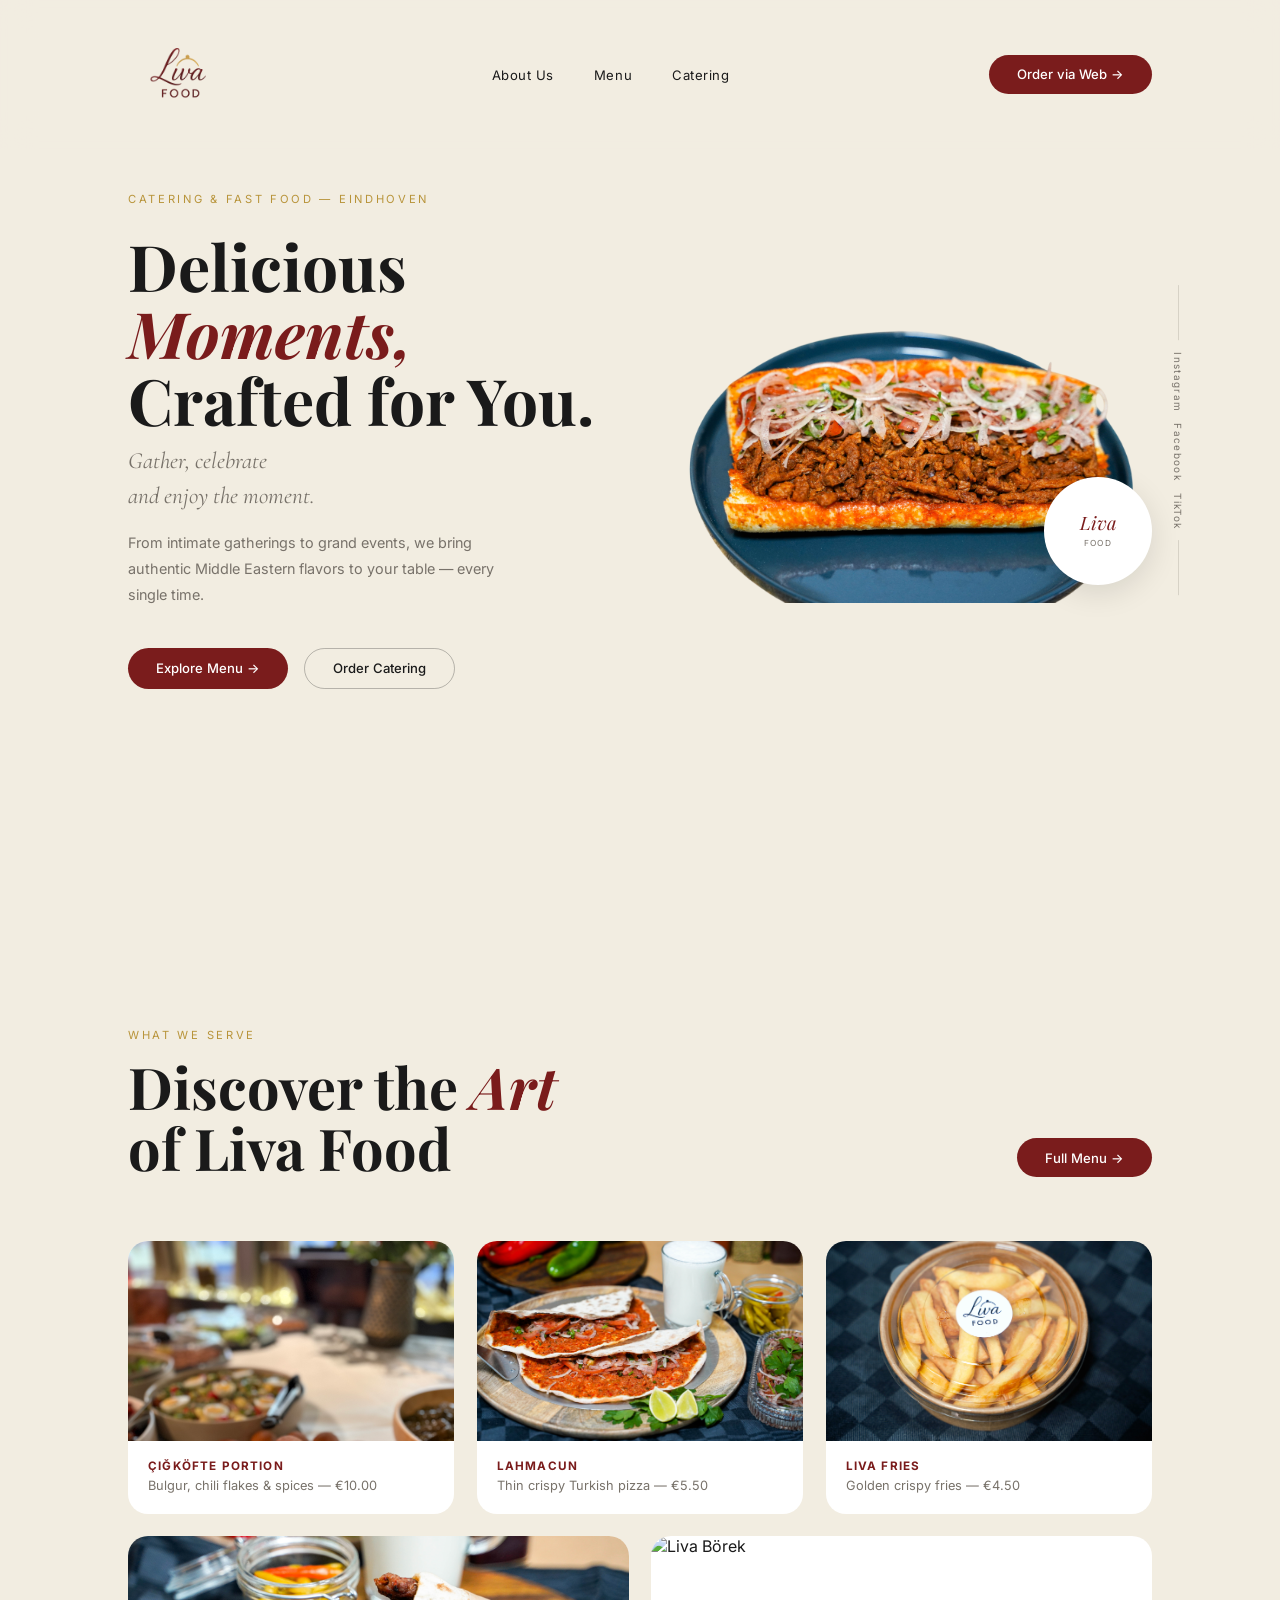
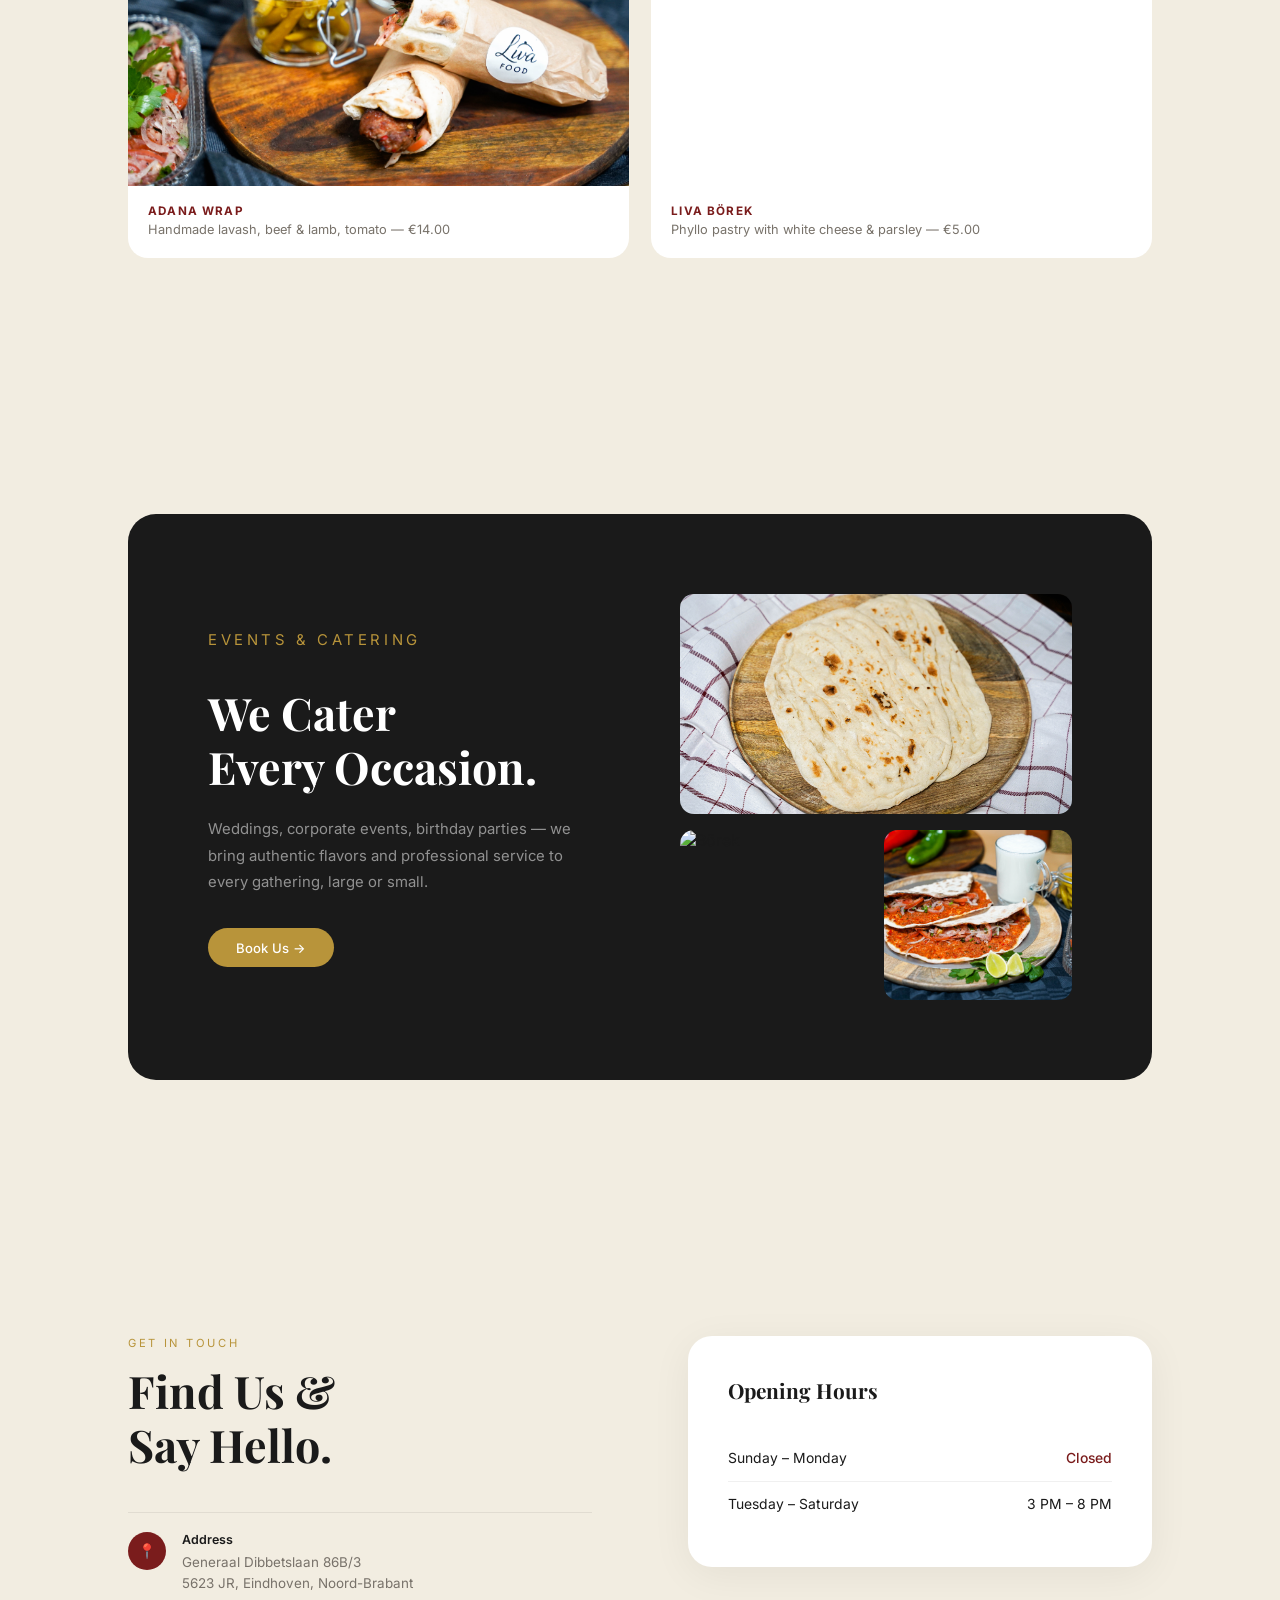
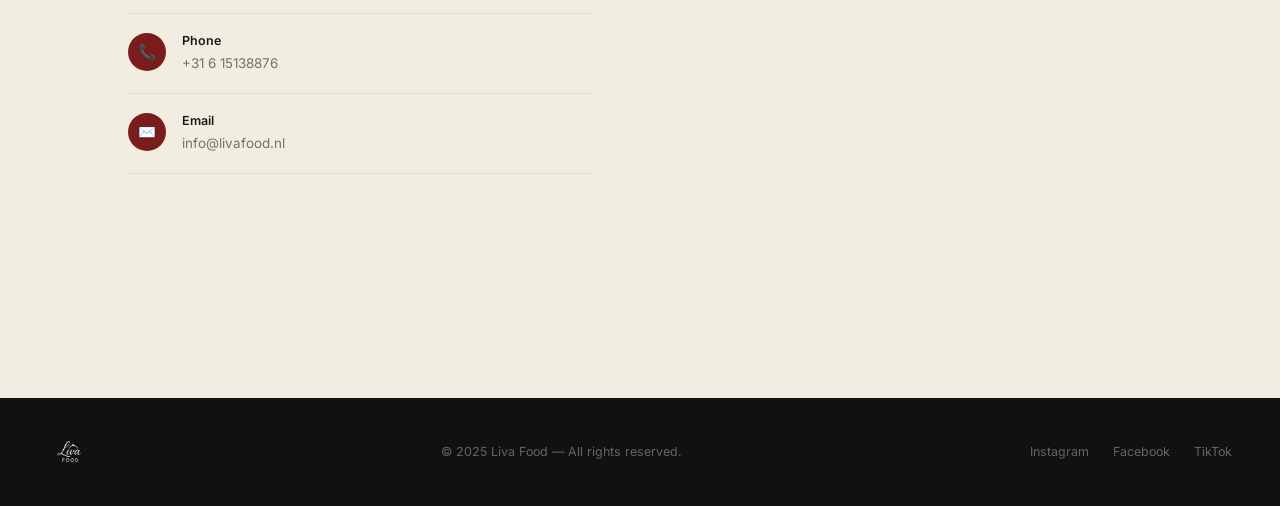
==== index.html @ 1145cfee "Fine tuning the website" ====
<!DOCTYPE html>
<html lang="en">
<head>
  <meta charset="UTF-8" />
  <meta name="viewport" content="width=device-width, initial-scale=1.0" />
  <title>Liva Food</title>
  <link rel="preconnect" href="https://fonts.googleapis.com" />
  <link rel="preconnect" href="https://fonts.gstatic.com" crossorigin />
  <link rel="stylesheet" href="/styles.css" />
  <link href="https://fonts.googleapis.com/css2?family=Playfair+Display:ital,wght@0,400;0,700;0,900;1,400;1,700&family=Inter:wght@300;400;500;600&family=Cormorant+Garamond:ital,wght@1,300;1,400;1,500&display=swap" rel="stylesheet" />

</head>
<body>


<nav>
  <div class="nav-inner">
    <div class="logo-w">
      <img src="/images/logo1.svg" alt="Liva Food" style="height:104px;width:auto;" />
    </div>
    <ul>
      <li><a href="#about">About Us</a></li>
      <li><a href="menu.html">Menu</a></li>
      <li><a href="contact.html">Catering</a></li>
    </ul>
    <a href="https://liva-food-nl.sides-shop.com/articles" target="_blank" class="btn btn-red">Order via Web &rarr;</a>
  </div>
</nav>

<div class="page" id="page">

  <!-- SVG PATH -->
  <svg id="path-canvas" xmlns="http://www.w3.org/2000/svg" aria-hidden="true"></svg>

  <section id="hero">
    <div class="hero-inner">
      <div>
        <p class="hero-eyebrow">Catering &amp; Fast Food &mdash; Eindhoven</p>
        <h1 class="hero-h1">Delicious<br><em>Moments,</em><br>Crafted for You.</h1>
        <p class="hero-tagline">Gather, celebrate<br>and enjoy the moment.</p>
        <p class="hero-sub">From intimate gatherings to grand events, we bring authentic Middle Eastern flavors to your table — every single time.</p>
        <div class="hero-btns">
          <a href="menu.html" class="btn btn-red">Explore Menu &rarr;</a>
          <a href="contact.html" class="btn btn-outline">Order Catering</a>
        </div>
      </div>

      <div class="hero-right">
        <div class="hero-blob">
          <img src="/images/wetransfer_dsc05024-jpg_2025-10-02_0805/Tantuni3-Photoroom.png" alt="Liva Food" />
        </div>
        <div class="hero-badge">
          <span class="hero-badge-s">Liva</span>
          <span class="hero-badge-l">Food</span>
        </div>
        <div class="social-side">
          <div class="sl"></div>
          <a href="#">Instagram</a>
          <a href="#">Facebook</a>
          <a href="#">TikTok</a>
          <div class="sl"></div>
        </div>
      </div>
    </div>
  </section>


  <!-- ── MENU ─────────────────────────────── -->
  <section id="menu">
    <div class="c">
      <div class="menu-top">
        <div>
          <p class="eyebrow">What We Serve</p>
          <h2 class="big-title">Discover the <em>Art</em><br>of Liva Food</h2>
        </div>
        <a href="menu.html" class="btn btn-red">Full Menu &rarr;</a>
      </div>
      <div class="menu-row1">
        <div class="mcard">
          <img src="/images/Lev Group Photo/iclikofte.jpeg" alt="Çiğköfte Portion" style="object-position:center top;" />
          <div class="mcard-info"><h3>Çiğköfte Portion</h3><p>Bulgur, chili flakes &amp; spices — €10.00</p></div>
        </div>
        <div class="mcard">
          <img src="images/wetransfer_dsc05024-jpg_2025-10-02_0805/Lahmacun5.jpg" alt="Lahmacun" />
          <div class="mcard-info"><h3>Lahmacun</h3><p>Thin crispy Turkish pizza — €5.50</p></div>
        </div>
        <div class="mcard">
          <img src="images/wetransfer_dsc05024-jpg_2025-10-02_0805/Fries1.jpg" alt="Liva Fries" />
          <div class="mcard-info"><h3>Liva Fries</h3><p>Golden crispy fries — €4.50</p></div>
        </div>
      </div>
      <div class="menu-row2">
        <div class="mcard">
          <img src="images/wetransfer_dsc05024-jpg_2025-10-02_0805/Adana Lavash1.jpg" alt="Adana Wrap" />
          <div class="mcard-info"><h3>Adana Wrap</h3><p>Handmade lavash, beef &amp; lamb, tomato — €14.00</p></div>
        </div>
        <div class="mcard">
          <img src="images/wetransfer_dsc05024-jpg_2025-10-02_0805/Borek with Feta2.jpg" alt="Liva Börek" />
          <div class="mcard-info"><h3>Liva Börek</h3><p>Phyllo pastry with white cheese &amp; parsley — €5.00</p></div>
        </div>
      </div>
    </div>
  </section>


  <!-- ── CATERING ──────────────────────────── -->
  <section id="catering">
    <div class="c">
      <div class="catering-card">
        <div class="cat-text">
          <p class="eyebrow">Events &amp; Catering</p>
          <h2>We Cater<br>Every Occasion.</h2>
          <p>Weddings, corporate events, birthday parties — we bring authentic flavors and professional service to every gathering, large or small.</p>
          <a href="contact.html" class="btn btn-gold">Book Us &rarr;</a>
        </div>
        <div class="cat-photos">
          <img class="wide" src="images/wetransfer_dsc05024-jpg_2025-10-02_0805/Adana Lavash Wrap1.jpg" alt="Catering event" />
          <img src="images/wetransfer_dsc05024-jpg_2025-10-02_0805/Borek with Feta2.jpg" alt="Börek" />
          <img src="images/wetransfer_dsc05024-jpg_2025-10-02_0805/Lahmacun5.jpg" alt="Lahmacun" />
        </div>
      </div>
    </div>
  </section>

  <!-- ── CONTACT ──────────────────────────── -->
  <section id="contact">
    <div class="c">
      <div class="contact-inner">
        <div>
          <p class="eyebrow">Get In Touch</p>
          <h2 class="contact-h2">Find Us &amp;<br>Say Hello.</h2>
          <div class="crow">
            <div class="cicon">📍</div>
            <div><strong>Address</strong><p>Generaal Dibbetslaan 86B/3<br>5623 JR, Eindhoven, Noord-Brabant</p></div>
          </div>
          <div class="crow">
            <div class="cicon">📞</div>
            <div><strong>Phone</strong><p>+31 6 15138876</p></div>
          </div>
          <div class="crow">
            <div class="cicon">✉️</div>
            <div><strong>Email</strong><p>info@livafood.nl</p></div>
          </div>
        </div>
        <div>
          <div class="hours-card">
            <h3>Opening Hours</h3>
            <div class="hrow"><span>Sunday &ndash; Monday</span><span class="closed">Closed</span></div>
            <div class="hrow"><span>Tuesday &ndash; Saturday</span><span>3 PM &ndash; 8 PM</span></div>
          </div>
        </div>
      </div>
    </div>
  </section>


  <!-- FOOTER ──────────────────────────────── -->
  <footer>
    <img src="/images/logo1.svg" alt="Liva Food" style="height:44px;width:auto;filter:brightness(0) invert(1);" />
    <span>&copy; 2025 Liva Food &mdash; All rights reserved.</span>
    <div class="footer-links">
      <a href="#">Instagram</a>
      <a href="#">Facebook</a>
      <a href="#">TikTok</a>
    </div>
  </footer>

</div>

<!-- ══════════════════════════════════════════
     SVG PATH  +  ARABESQUE ROSETTE MOTIFS
══════════════════════════════════════════ -->
<script>
(function () {
  const NS = 'http://www.w3.org/2000/svg';

  /* ── SVG element helper ────────────────── */
  function el(tag, attrs) {
    const n = document.createElementNS(NS, tag);
    if (attrs) Object.entries(attrs).forEach(([k,v]) => n.setAttribute(k, String(v)));
    return n;
  }

  /* ── Build arabesque rosette motif ─────── */
  /*    8 overlapping elliptical petals        */
  /*    + double ring + center circle          */
  function makeRosette(cx, cy, r, color) {
    const g = el('g');

    /* Outer faint ring */
    g.appendChild(el('circle', {
      cx, cy, r: r * 2.4,
      fill:'none', stroke:color, 'stroke-width':'0.5', opacity:'0.6'
    }));

    /* Inner ring */
    g.appendChild(el('circle', {
      cx, cy, r: r * 1.4,
      fill:'none', stroke:color, 'stroke-width':'0.5'
    }));

    /* 8 petals */
    for (let i = 0; i < 8; i++) {
      const angle = i * 45;
      /* Petal: ellipse centered at (cx, cy - r*0.72), long axis vertical */
      g.appendChild(el('ellipse', {
        cx: cx,
        cy: cy - r * 0.72,
        rx: r * 0.22,
        ry: r * 0.58,
        fill: 'none',
        stroke: color,
        'stroke-width': '0.75',
        transform: `rotate(${angle},${cx},${cy})`
      }));
    }

    /* 8 small accent dots at petal tips */
    for (let i = 0; i < 8; i++) {
      const a = (i * 45 - 90) * Math.PI / 180;
      const dx = cx + Math.cos(a) * r * 1.25;
      const dy = cy + Math.sin(a) * r * 1.25;
      g.appendChild(el('circle', {
        cx: dx, cy: dy, r: r * 0.07,
        fill: color
      }));
    }

    /* Center dot */
    g.appendChild(el('circle', {
      cx, cy, r: r * 0.14, fill: color
    }));

    return g;
  }

  /* ── Main init ────────────────────────── */
  function init() {
    const svg  = document.getElementById('path-canvas');
    const page = document.getElementById('page');
    const W    = page.offsetWidth;
    const H    = page.scrollHeight;

    svg.setAttribute('width',   W);
    svg.setAttribute('height',  H);
    svg.setAttribute('viewBox', `0 0 ${W} ${H}`);
    svg.innerHTML = '';

    const COLOR = '#B8943A';

    /* S-curve that stays in the side margins
       so it peeks out beside the centered content */
    const d = [
      `M ${W*0.84} 80`,
      `C ${W*0.84} ${H*0.09}, ${W*0.10} ${H*0.16}, ${W*0.13} ${H*0.27}`,
      `C ${W*0.17} ${H*0.38}, ${W*0.87} ${H*0.43}, ${W*0.83} ${H*0.53}`,
      `C ${W*0.79} ${H*0.63}, ${W*0.11} ${H*0.68}, ${W*0.14} ${H*0.79}`,
      `C ${W*0.17} ${H*0.89}, ${W*0.82} ${H*0.93}, ${W*0.52} ${H*0.97}`
    ].join(' ');

    const path = el('path', {
      d,
      fill          : 'none',
      stroke        : COLOR,
      'stroke-width': '1.5',
      opacity       : '0.5'
    });
    svg.appendChild(path);

    const len = path.getTotalLength();
    path.style.strokeDasharray  = len;
    path.style.strokeDashoffset = len;

    /* Place rosettes at 5 points along path */
    const fracs  = [0.10, 0.27, 0.50, 0.72, 0.90];
    const motifs = fracs.map(f => {
      const pt = path.getPointAtLength(len * f);
      const g  = makeRosette(pt.x, pt.y, 18, COLOR);
      g.style.opacity    = '0';
      g.style.transition = 'opacity .5s ease';
      svg.appendChild(g);
      return { g, f };
    });

    /* Scroll-driven draw */
    let ticking = false;
    function update() {
      const p = Math.min(window.scrollY /
        (document.documentElement.scrollHeight - window.innerHeight), 1);

      path.style.strokeDashoffset = len * (1 - p);

      motifs.forEach(({ g, f }) => {
        g.style.opacity = p >= f - 0.04
          ? String(Math.min((p - f + 0.04) / 0.08, 1) * 0.55)
          : '0';
      });

      ticking = false;
    }

    window.addEventListener('scroll', () => {
      if (!ticking) { requestAnimationFrame(update); ticking = true; }
    }, { passive: true });

    update();
  }

  window.addEventListener('load', () => {
    init();
    let t;
    window.addEventListener('resize', () => { clearTimeout(t); t = setTimeout(init, 200); });
  });
})();
</script>

</body>
</html>
---- styles.css ----
/* ════════════════════════════════════
   BASE
════════════════════════════════════ */
*, *::before, *::after { margin:0; padding:0; box-sizing:border-box; }

:root {
  --bg   : #F2EDE1;
  --white: #FFFFFF;
  --dark : #1A1A1A;
  --red  : #7A1C1C;
  --gold : #B8943A;
  --muted: #78726A;
  --card : #FFFFFF;
}

html { scroll-behavior:smooth; }
body {
  font-family: 'Inter', sans-serif;
  background: var(--bg);
  color: var(--dark);
  overflow-x: hidden;
  min-height: 100vh;
}
a { text-decoration:none; }
img { display:block; }

/* ════════════════════════════════════
   UTILITIES
════════════════════════════════════ */
.c {
  max-width: 1120px;
  margin: 0 auto;
  padding: 0 3rem;
}

.eyebrow {
  font-size: .7rem;
  letter-spacing: .24em;
  text-transform: uppercase;
  color: var(--gold);
  margin-bottom: .9rem;
}

.section-h2 {
  font-family: 'Playfair Display', serif;
  font-size: clamp(2rem, 3.5vw, 2.9rem);
  line-height: 1.18;
}

/* ════════════════════════════════════
   NAV
════════════════════════════════════ */
nav {
  position: fixed;
  inset: 0 0 auto 0;
  z-index: 900;
  backdrop-filter: blur(16px);
  background: rgba(242,237,225,0.9);
}
.nav-inner {
  max-width: 1120px;
  margin: 0 auto;
  padding: 1.4rem 3rem;
  display: flex;
  align-items: center;
  justify-content: space-between;
}
.logo-w { line-height:1; }
.logo-main {
  font-family: 'Playfair Display', serif;
  font-style: italic;
  font-size: 1.65rem;
  color: var(--dark);
}
.logo-sub {
  display: block;
  font-size: .48rem;
  letter-spacing: .35em;
  text-transform: uppercase;
  color: var(--muted);
  margin-top: 3px;
}
nav ul { display:flex; gap:2.5rem; list-style:none; }
nav ul a {
  font-size:.82rem; color:var(--dark);
  letter-spacing:.04em; transition:color .2s;
}
nav ul a:hover { color:var(--red); }
nav ul a.active { color:var(--red); font-weight:600; }

/* ════════════════════════════════════
   BUTTONS
════════════════════════════════════ */
.btn {
  display:inline-flex; align-items:center; gap:.4rem;
  padding:.72rem 1.75rem; border-radius:50px;
  font-family:'Inter',sans-serif; font-size:.82rem; font-weight:500;
  cursor:pointer; border:none; transition:all .22s;
}
.btn-red { background:var(--red); color:#fff; }
.btn-red:hover { background:#5c1515; transform:translateY(-1px); }
.btn-gold { background:var(--gold); color:#fff; }
.btn-gold:hover { background:#9a7a2e; }
.btn-outline {
  border: 1.5px solid rgba(26,26,26,.28);
  color: var(--dark);
  background: transparent;
}
.btn-outline:hover { background:var(--dark); color:#fff; border-color:var(--dark); }

/* ════════════════════════════════════
   FOOTER
════════════════════════════════════ */
footer {
  background: #111;
  padding: 2rem 3rem;
  display: flex;
  justify-content: space-between;
  align-items: center;
  font-size: .78rem;
  color: rgba(255,255,255,.35);
  margin-top: 6rem;
}
.footer-logo {
  font-family:'Playfair Display',serif;
  font-style:italic; font-size:1.4rem; color:#fff;
}
.footer-links { display:flex; gap:1.5rem; }
.footer-links a { color:rgba(255,255,255,.35); transition:color .2s; }
.footer-links a:hover { color:#fff; }

/* ════════════════════════════════════
   WAVE DIVIDER
════════════════════════════════════ */
.wave {
  width: 100%;
  height: 10px;
  overflow: visible;
}
.wave-gold path { stroke: var(--gold); opacity: .45; }
.wave-muted path { stroke: rgba(0,0,0,.12); }
.contact-page .wave { margin: 3rem 0; }
.menu-page .wave { margin: 1.5rem 0; }

/* ════════════════════════════════════
   INDEX — HERO
════════════════════════════════════ */
#path-canvas {
  position: absolute;
  top: 0; left: 0;
  width: 100%;
  pointer-events: none;
  z-index: 800;
  overflow: visible;
}
.page { position: relative; }
section { position: relative; }

#hero {
  min-height: 100vh;
  padding: 12rem 0 5rem;
}
.hero-inner {
  max-width: 1120px;
  margin: 0 auto;
  padding: 0 3rem;
  display: grid;
  grid-template-columns: 1fr 1fr;
  align-items: center;
  gap: 3rem;
}
.hero-eyebrow {
  font-size: .7rem;
  letter-spacing: .24em;
  text-transform: uppercase;
  color: var(--gold);
  margin-bottom: 1.6rem;
}
.hero-h1 {
  font-family: 'Playfair Display', serif;
  font-size: clamp(3rem, 5vw, 4.6rem);
  line-height: 1.05;
  margin-bottom: .7rem;
}
.hero-h1 em { font-style:italic; color:var(--red); }
.hero-tagline {
  font-family: 'Cormorant Garamond', serif;
  font-style: italic;
  font-size: 1.45rem;
  color: var(--muted);
  line-height: 1.5;
  margin-bottom: 1rem;
}
.hero-sub {
  font-size: .9rem;
  color: var(--muted);
  line-height: 1.8;
  max-width: 380px;
  margin-bottom: 2.5rem;
}
.hero-btns { display:flex; gap:1rem; flex-wrap:wrap; }
.hero-right {
  display: flex;
  justify-content: center;
  align-items: center;
  position: relative;
}
.hero-blob {
  background: none;
  box-shadow: none;
  animation: none;
  display: flex;
  align-items: center;
  justify-content: center;
}
.hero-blob img {
  width: auto;
  height: auto;
  max-width: 100%;
  max-height: 80vh;
  object-fit: contain;
  display: block;
}
.hero-badge {
  position: absolute;
  bottom: 18px; right: 0;
  width: 108px; height: 108px;
  border-radius: 50%;
  background: var(--white);
  box-shadow: 0 8px 30px rgba(0,0,0,.11);
  display: flex;
  flex-direction: column;
  align-items: center;
  justify-content: center;
  text-align: center;
}
.hero-badge-s {
  font-family: 'Playfair Display', serif;
  font-style: italic;
  font-size: 1.15rem;
  color: var(--red);
  line-height: 1;
}
.hero-badge-l {
  font-size: .52rem;
  letter-spacing: .18em;
  text-transform: uppercase;
  color: var(--muted);
  margin-top: .3rem;
}
.social-side {
  position: absolute;
  right: -2rem;
  top: 50%;
  transform: translateY(-50%);
  display: flex;
  flex-direction: column;
  align-items: center;
  gap: .7rem;
}
.sl { width:1px; height:55px; background:var(--muted); opacity:.22; }
.social-side a {
  writing-mode: vertical-rl;
  font-size: .62rem;
  letter-spacing: .14em;
  color: var(--muted);
  transition: color .2s;
}
.social-side a:hover { color:var(--red); }

/* ════════════════════════════════════
   INDEX — ABOUT
════════════════════════════════════ */
#about {
  padding: 8rem 0;
  text-align: center;
}
.about-body {
  max-width: 540px;
  margin: 1.4rem auto 4.5rem;
  color: var(--muted);
  line-height: 1.85;
  font-size: .93rem;
}
.about-cols {
  display: grid;
  grid-template-columns: repeat(3,1fr);
  gap: 3rem;
  margin-bottom: 3.5rem;
}
.about-col img {
  width: 190px; height: 190px;
  border-radius: 50%;
  object-fit: cover;
  margin: 0 auto 1.1rem;
  box-shadow: 0 10px 40px rgba(0,0,0,.09);
}
.about-col h4 {
  font-family: 'Playfair Display', serif;
  font-size: 1rem;
  margin-bottom: .3rem;
}
.about-col p { font-size:.8rem; color:var(--muted); }
.about-btns { display:flex; justify-content:center; gap:1rem; }
.oval-divider {
  width: 520px;
  height: 2px;
  border: 1px solid rgba(0,0,0,.08);
  border-radius: 50%;
  margin: 0 auto 4rem;
}

/* ════════════════════════════════════
   INDEX — MENU PREVIEW
════════════════════════════════════ */
#menu { padding: 8rem 0; }
.menu-top {
  display: flex;
  justify-content: space-between;
  align-items: flex-end;
  margin-bottom: 4rem;
}
.big-title {
  font-family: 'Playfair Display', serif;
  font-size: clamp(2.4rem, 4.5vw, 3.8rem);
  line-height: 1.05;
}
.big-title em { font-style:italic; color:var(--red); }
.menu-row1 {
  display: grid;
  grid-template-columns: repeat(3,1fr);
  gap: 1.4rem;
  margin-bottom: 1.4rem;
}
.menu-row2 {
  display: grid;
  grid-template-columns: repeat(2,1fr);
  gap: 1.4rem;
}
.mcard {
  background: var(--card);
  border-radius: 20px;
  overflow: hidden;
  transition: transform .3s, box-shadow .3s;
}
.mcard:hover { transform:translateY(-7px); box-shadow:0 20px 50px rgba(0,0,0,.09); }
.mcard img { width:100%; height:200px; object-fit:cover; }
.mcard-info { padding:1.1rem 1.25rem 1.3rem; }
.mcard-info h3 {
  font-size:.73rem; font-weight:700;
  text-transform:uppercase; letter-spacing:.1em;
  color:var(--red); margin-bottom:.3rem;
}
.mcard-info p { font-size:.8rem; color:var(--muted); }
.menu-row2 .mcard img { height:250px; }

/* ════════════════════════════════════
   INDEX — CATERING
════════════════════════════════════ */
#catering { padding: 8rem 0; }
.catering-card {
  background: var(--dark);
  border-radius: 28px;
  padding: 5rem;
  display: grid;
  grid-template-columns: 1fr 1fr;
  gap: 5rem;
  align-items: center;
}
.cat-text .eyebrow { color:var(--gold); }
.cat-text h2 {
  font-family: 'Playfair Display', serif;
  font-size: clamp(2rem,3.5vw,3rem);
  line-height: 1.2;
  color: #fff;
  margin: 1rem 0 1.4rem;
}
.cat-text p { color:rgba(255,255,255,.52); line-height:1.8; font-size:.93rem; margin-bottom:2rem; }
.cat-photos {
  display: grid;
  grid-template-columns: 1fr 1fr;
  grid-template-rows: 220px 170px;
  gap: 1rem;
}
.cat-photos img { width:100%; height:100%; object-fit:cover; border-radius:14px; }
.cat-photos img.wide { grid-column:span 2; }

/* ════════════════════════════════════
   INDEX — CONTACT SECTION
════════════════════════════════════ */
#contact { padding: 8rem 0; }
.contact-inner {
  display: grid;
  grid-template-columns: 1fr 1fr;
  gap: 6rem;
  align-items: start;
}
.contact-h2 {
  font-family: 'Playfair Display', serif;
  font-size: clamp(2rem,3.5vw,2.8rem);
  line-height: 1.2;
  margin: .8rem 0 2.5rem;
}
.crow {
  display: flex;
  align-items: flex-start;
  gap: 1rem;
  padding: 1.2rem 0;
  border-bottom: 1px solid rgba(0,0,0,.07);
}
.crow:first-of-type { border-top:1px solid rgba(0,0,0,.07); }
.cicon {
  width:38px; height:38px; border-radius:50%;
  background:var(--red); color:#fff;
  display:flex; align-items:center; justify-content:center;
  font-size:.9rem; flex-shrink:0;
}
.crow strong { font-size:.78rem; font-weight:600; display:block; margin-bottom:.3rem; }
.crow p { font-size:.84rem; color:var(--muted); line-height:1.55; }
.hours-card {
  background: var(--card);
  border-radius: 24px;
  padding: 2.5rem;
  box-shadow: 0 8px 40px rgba(0,0,0,.06);
}
.hours-card h3 {
  font-family:'Playfair Display',serif;
  font-size:1.3rem; margin-bottom:2rem;
}
.hrow {
  display:flex; justify-content:space-between;
  font-size:.87rem; padding:.9rem 0;
  border-bottom:1px solid rgba(0,0,0,.06);
}
.hrow:last-child { border-bottom:none; }
.closed { color:var(--red); font-weight:500; }

/* ════════════════════════════════════
   INDEX — CATERING NOTICE
════════════════════════════════════ */
.catering-notice {
  margin-top: 2.5rem;
  padding: 1.1rem 1.5rem;
  border-radius: 14px;
  background: rgba(184,148,58,.08);
  border: 1.5px solid rgba(184,148,58,.3);
  display: flex;
  align-items: flex-start;
  gap: .85rem;
}
.catering-notice-icon { font-size: 1.1rem; flex-shrink: 0; margin-top: .05rem; }
.catering-notice p { font-size: .82rem; color: var(--muted); line-height: 1.65; margin: 0; }
.catering-notice strong { color: var(--dark); }
.catering-notice a { color: var(--gold); font-weight: 600; text-decoration: underline; text-underline-offset: 3px; }
.catering-notice a:hover { color: var(--red); }

/* ════════════════════════════════════
   CONTACT PAGE
════════════════════════════════════ */
.contact-page {
  max-width: 1120px;
  margin: 0 auto;
  padding: 9rem 3rem 6rem;
}
.page-header { margin-bottom: 5rem; }
.page-header h1 {
  font-family: 'Playfair Display', serif;
  font-size: clamp(3rem, 5.5vw, 5rem);
  line-height: 1.0;
  margin-bottom: 1.2rem;
}
.page-header h1 em { font-style: italic; color: var(--red); }
.page-header p {
  font-size: 1rem;
  color: var(--muted);
  line-height: 1.75;
  max-width: 520px;
}
.contact-grid {
  display: grid;
  grid-template-columns: 1fr 400px;
  gap: 5rem;
  align-items: start;
}
.form-title {
  font-family: 'Playfair Display', serif;
  font-style: italic;
  font-size: 1.7rem;
  margin-bottom: 2.5rem;
  color: var(--dark);
}
.form-title em { color:var(--red); }
form { display:flex; flex-direction:column; gap:1.5rem; }
.form-row { display: grid; grid-template-columns: 1fr 1fr; gap: 1.25rem; }
.field { display: flex; flex-direction: column; gap: .5rem; }
label { font-size: .72rem; font-weight: 600; letter-spacing: .1em; text-transform: uppercase; color: var(--dark); }
label span.req { color:var(--red); margin-left:.15rem; }
input, select, textarea {
  font-family: 'Inter', sans-serif;
  font-size: .88rem;
  color: var(--dark);
  background: var(--white);
  border: 1.5px solid rgba(0,0,0,.12);
  border-radius: 10px;
  padding: .85rem 1.1rem;
  transition: border-color .2s, box-shadow .2s;
  outline: none;
  appearance: none;
  -webkit-appearance: none;
}
input::placeholder, textarea::placeholder { color: rgba(120,114,106,.55); }
input:focus, select:focus, textarea:focus {
  border-color: var(--red);
  box-shadow: 0 0 0 3px rgba(122,28,28,.08);
}
select {
  background-image: url("data:image/svg+xml,%3Csvg xmlns='http://www.w3.org/2000/svg' width='12' height='8' viewBox='0 0 12 8'%3E%3Cpath d='M1 1l5 5 5-5' stroke='%2378726A' stroke-width='1.5' fill='none' stroke-linecap='round'/%3E%3C/svg%3E");
  background-repeat: no-repeat;
  background-position: right 1.1rem center;
  padding-right: 2.5rem;
  cursor: pointer;
}
textarea { resize: vertical; min-height: 130px; line-height: 1.6; }
.guest-wrap { display: flex; align-items: center; gap: 1rem; }
input[type="range"] {
  -webkit-appearance: none; appearance: none;
  flex: 1; height: 4px;
  background: rgba(0,0,0,.12);
  border-radius: 50px; border: none; padding: 0; box-shadow: none; cursor: pointer;
}
input[type="range"]::-webkit-slider-thumb {
  -webkit-appearance: none;
  width: 18px; height: 18px; border-radius: 50%;
  background: var(--red); cursor: pointer;
  box-shadow: 0 2px 8px rgba(122,28,28,.25);
}
input[type="range"]:focus { box-shadow: none; border: none; }
.guest-val { font-size: .9rem; font-weight: 600; color: var(--red); min-width: 52px; text-align: right; }
.checkbox-grid { display: grid; grid-template-columns: repeat(3, 1fr); gap: .75rem; }
.check-item {
  display: flex; align-items: center; gap: .55rem;
  cursor: pointer; font-size: .82rem; color: var(--dark); user-select: none;
}
.check-item input[type="checkbox"] {
  width: 18px; height: 18px; border-radius: 5px;
  border: 1.5px solid rgba(0,0,0,.2); padding: 0;
  background: var(--white); cursor: pointer; flex-shrink: 0;
  accent-color: var(--red);
}
.form-submit {
  display: flex; align-items: center; justify-content: space-between;
  margin-top: .5rem; flex-wrap: wrap; gap: 1rem;
}
.form-submit p { font-size: .76rem; color: var(--muted); max-width: 260px; line-height: 1.6; }
.btn-submit {
  background: var(--red); color: #fff; border: none;
  padding: .9rem 2.5rem; border-radius: 50px;
  font-family: 'Inter', sans-serif; font-size: .88rem; font-weight: 600;
  cursor: pointer; letter-spacing: .04em; transition: all .22s;
  display: inline-flex; align-items: center; gap: .5rem;
}
.btn-submit:hover { background:#5c1515; transform:translateY(-2px); box-shadow:0 8px 25px rgba(122,28,28,.25); }

/* Sidebar */
.sidebar { display:flex; flex-direction:column; gap:1.5rem; }
.info-card {
  background: var(--white);
  border-radius: 20px;
  padding: 2rem;
  box-shadow: 0 4px 30px rgba(0,0,0,.05);
}
.info-card h3 { font-family: 'Playfair Display', serif; font-size: 1.15rem; margin-bottom: 1.4rem; }
.info-row {
  display: flex; align-items: flex-start; gap: .85rem;
  padding: .9rem 0; border-bottom: 1px solid rgba(0,0,0,.06);
}
.info-row:last-child { border-bottom:none; }
.info-icon {
  width: 34px; height: 34px; border-radius: 50%;
  background: rgba(122,28,28,.08);
  display: flex; align-items: center; justify-content: center;
  font-size: .85rem; flex-shrink: 0; color: var(--red);
}
.info-row strong {
  display: block; font-size: .73rem; font-weight: 700;
  text-transform: uppercase; letter-spacing: .08em;
  color: var(--dark); margin-bottom: .25rem;
}
.info-row p, .info-row a { font-size: .83rem; color: var(--muted); line-height: 1.55; }
.info-row a:hover { color:var(--red); }

/* Sidebar hours card (dark variant) */
.sidebar .hours-card {
  background: var(--dark);
  border-radius: 20px;
  padding: 2rem;
  color: #fff;
  box-shadow: none;
}
.sidebar .hours-card h3 {
  font-family: 'Playfair Display', serif;
  font-size: 1.15rem; margin-bottom: 1.4rem; color: #fff;
}
.h-row {
  display: flex; justify-content: space-between;
  font-size: .83rem; padding: .75rem 0;
  border-bottom: 1px solid rgba(255,255,255,.08);
}
.h-row:last-child { border-bottom:none; }
.h-row span:first-child { color:rgba(255,255,255,.55); }
.h-row span:last-child { font-weight:600; color:#fff; }
.sidebar .closed { color: #e57373 !important; font-weight: normal; }

.social-card {
  background: var(--white); border-radius: 20px;
  padding: 1.75rem 2rem; box-shadow: 0 4px 30px rgba(0,0,0,.05);
}
.social-card p {
  font-size: .75rem; font-weight: 700; letter-spacing: .12em;
  text-transform: uppercase; color: var(--muted); margin-bottom: 1rem;
}
.social-links { display: flex; flex-direction: column; gap: .6rem; }
.social-link {
  display: flex; align-items: center; gap: .75rem;
  padding: .65rem .9rem; border-radius: 10px;
  border: 1.5px solid rgba(0,0,0,.09);
  font-size: .82rem; color: var(--dark); font-weight: 500; transition: all .2s;
}
.social-link:hover { border-color: var(--red); color: var(--red); background: rgba(122,28,28,.03); }
.social-link svg { width: 16px; height: 16px; stroke: currentColor; fill: none; flex-shrink: 0; }

.expect-section {
  margin-top: 6rem; padding-top: 4rem;
  border-top: 1px solid rgba(0,0,0,.09);
}
.expect-section .sec-eyebrow {
  font-size: .7rem; letter-spacing: .24em;
  text-transform: uppercase; color: var(--gold); margin-bottom: .8rem;
}
.expect-section h2 {
  font-family: 'Playfair Display', serif;
  font-size: clamp(1.8rem, 3vw, 2.5rem);
  margin-bottom: 3rem; line-height: 1.2;
}
.expect-section h2 em { font-style:italic; color:var(--red); }
.steps-grid { display: grid; grid-template-columns: repeat(4, 1fr); gap: 2.5rem; }
.step { display: flex; flex-direction: column; gap: .9rem; }
.step-num {
  font-family: 'Playfair Display', serif; font-style: italic;
  font-size: 3.5rem; color: rgba(122,28,28,.12); line-height: 1;
}
.step h4 { font-family: 'Playfair Display', serif; font-size: 1.05rem; font-weight: 700; }
.step p { font-size: .83rem; color: var(--muted); line-height: 1.7; }

/* ════════════════════════════════════
   MENU PAGE
════════════════════════════════════ */
.menu-page {
  max-width: 1180px;
  margin: 0 auto;
  padding: 8rem 3rem 5rem;
}
.menu-header {
  text-align: center; margin-bottom: 4rem;
  padding-bottom: 3rem; border-bottom: 1px solid rgba(0,0,0,.1);
  position: relative;
}
.menu-header .eyebrow { font-size: .7rem; letter-spacing: .25em; text-transform: uppercase; color: var(--gold); margin-bottom: 1rem; }
.menu-header h1 {
  font-family: 'Playfair Display', serif; font-style: italic;
  font-size: clamp(3rem, 6vw, 5.5rem); color: var(--dark);
  line-height: 1; margin-bottom: .75rem;
}
.menu-header h1 em { color:var(--red); font-style:italic; }
.menu-header p { font-size: .88rem; color: var(--muted); letter-spacing: .04em; }
.dot-divider {
  border-top: none; height: 1px;
  background: repeating-linear-gradient(to right, rgba(0,0,0,.15) 0, rgba(0,0,0,.15) 4px, transparent 4px, transparent 12px);
  margin: 1.6rem 0;
}
.menu-grid { display: grid; grid-template-columns: 1fr 1fr 1fr; gap: 3.5rem; align-items: start; }
.menu-sec { margin-bottom: 3.5rem; }
.sec-title {
  font-family: 'Playfair Display', serif; font-style: italic; font-weight: 700;
  font-size: clamp(1.9rem, 3vw, 2.6rem); color: var(--red);
  line-height: 1.05; margin-bottom: .2rem;
}
.menu-item { padding: .8rem 0; border-bottom: 1px solid rgba(0,0,0,.07); }
.menu-item:last-child { border-bottom: none; }
.item-row { display: flex; justify-content: space-between; align-items: baseline; gap: .75rem; margin-bottom: .25rem; }
.item-name { font-size: .72rem; font-weight: 700; text-transform: uppercase; letter-spacing: .1em; color: var(--dark); flex: 1; }
.item-name .badge {
  display: inline-block; font-size: .55rem; font-weight: 700;
  letter-spacing: .06em; text-transform: uppercase;
  padding: .15rem .45rem; border-radius: 3px; margin-left: .4rem;
  vertical-align: middle; line-height: 1.6;
}
.badge-v  { background: #2d7a2d; color:#fff; }
.badge-gf { background: #b07a00; color:#fff; }
.badge-s  { background: var(--red); color:#fff; }
.item-price { font-size: .78rem; font-weight: 700; color: var(--red); white-space: nowrap; flex-shrink: 0; }
.item-desc { font-size: .77rem; color: var(--muted); line-height: 1.55; }
.featured-box {
  border: 1.5px solid rgba(0,0,0,.12); border-radius: 12px;
  padding: 1.4rem 1.5rem; margin: 2rem 0; background: rgba(255,255,255,.55);
}
.featured-box .feat-tag { font-size: .6rem; font-weight: 700; letter-spacing: .18em; text-transform: uppercase; color: var(--gold); margin-bottom: .5rem; }
.featured-box .feat-title { font-family: 'Playfair Display', serif; font-style: italic; font-size: 1.5rem; color: var(--dark); line-height: 1.1; margin-bottom: .75rem; }
.featured-box .feat-title em { color:var(--red); }
.featured-box p { font-size: .78rem; color: var(--muted); line-height: 1.6; margin-bottom: 1rem; }
.featured-price { font-size: .82rem; font-weight: 700; color: var(--red); }
.catering-banner {
  margin-top: 4rem; padding: 3rem 3.5rem;
  background: var(--dark); border-radius: 20px;
  display: grid; grid-template-columns: 1fr 1fr; gap: 3rem; align-items: center;
}
.catering-banner h2 {
  font-family: 'Playfair Display', serif; font-style: italic;
  font-size: clamp(1.8rem, 3vw, 2.6rem); color: #fff;
  line-height: 1.15; margin-bottom: 1rem;
}
.catering-banner h2 em { color:var(--gold); }
.catering-banner p { font-size: .88rem; color: rgba(255,255,255,.5); line-height: 1.8; margin-bottom: 1.5rem; }
.catering-banner .btn-g {
  display: inline-flex; align-items: center; gap: .4rem;
  padding: .72rem 1.75rem; border-radius: 50px;
  background: var(--gold); color: #fff; font-size: .82rem; font-weight: 500; transition: background .2s;
}
.catering-banner .btn-g:hover { background:#9a7a2e; }
.catering-banner ul { list-style: none; display: grid; grid-template-columns: 1fr 1fr; gap: .75rem; }
.catering-banner ul li { font-size: .8rem; color: rgba(255,255,255,.65); padding-left: 1.1rem; position: relative; line-height: 1.5; }
.catering-banner ul li::before { content: '—'; position: absolute; left: 0; color: var(--gold); font-size: .7rem; }
.menu-foot {
  margin-top: 4rem; padding-top: 2rem;
  border-top: 1px solid rgba(0,0,0,.1);
  display: flex; justify-content: space-between; align-items: center; gap: 2rem; flex-wrap: wrap;
}
.mfoot-logo { font-family: 'Playfair Display', serif; font-style: italic; font-size: 1.4rem; color: var(--dark); }
.mfoot-logo sub {
  font-family: 'Inter', sans-serif; font-style: normal;
  font-size: .45rem; letter-spacing: .3em; text-transform: uppercase;
  color: var(--muted); display: block; margin-top: 2px;
}
.mfoot-info { font-size: .78rem; color: var(--muted); text-align: center; line-height: 1.6; }
.dietary-key { display: flex; gap: 1rem; align-items: center; flex-wrap: wrap; }
.dk { display: flex; align-items: center; gap: .3rem; font-size: .7rem; color: var(--muted); }
.dk-dot { width: 10px; height: 10px; border-radius: 2px; }

/* ════════════════════════════════════
   RESPONSIVE
════════════════════════════════════ */
@media (max-width:960px) {
  nav ul { display:none; }
  .nav-inner { padding:1.2rem 1.5rem; }
  .c, .hero-inner { padding-left:1.5rem; padding-right:1.5rem; }
  .hero-inner { grid-template-columns:1fr; }
  .hero-right, .social-side { display:none; }
  #hero { padding-top:7rem; }
  .about-cols { grid-template-columns:1fr; gap:2rem; }
  .menu-row1, .menu-row2 { grid-template-columns:1fr; }
  .catering-card { grid-template-columns:1fr; padding:3rem 2rem; }
  .contact-inner { grid-template-columns:1fr; gap:3rem; padding-left:1.5rem; padding-right:1.5rem; }
  .contact-page { padding:7rem 1.5rem 4rem; }
  .contact-grid { grid-template-columns:1fr; gap:3rem; }
  .form-row { grid-template-columns:1fr; }
  .checkbox-grid { grid-template-columns:1fr 1fr; }
  .steps-grid { grid-template-columns:1fr 1fr; }
  .menu-page { padding:7rem 1.5rem 4rem; }
  .menu-grid { grid-template-columns:1fr; gap:0; }
  .catering-banner { grid-template-columns:1fr; padding:2.5rem 2rem; }
  .menu-foot { flex-direction:column; text-align:center; }
  footer { flex-direction:column; gap:1rem; padding:2rem; text-align:center; }
}
@media (max-width:500px) {
  .checkbox-grid { grid-template-columns:1fr; }
}
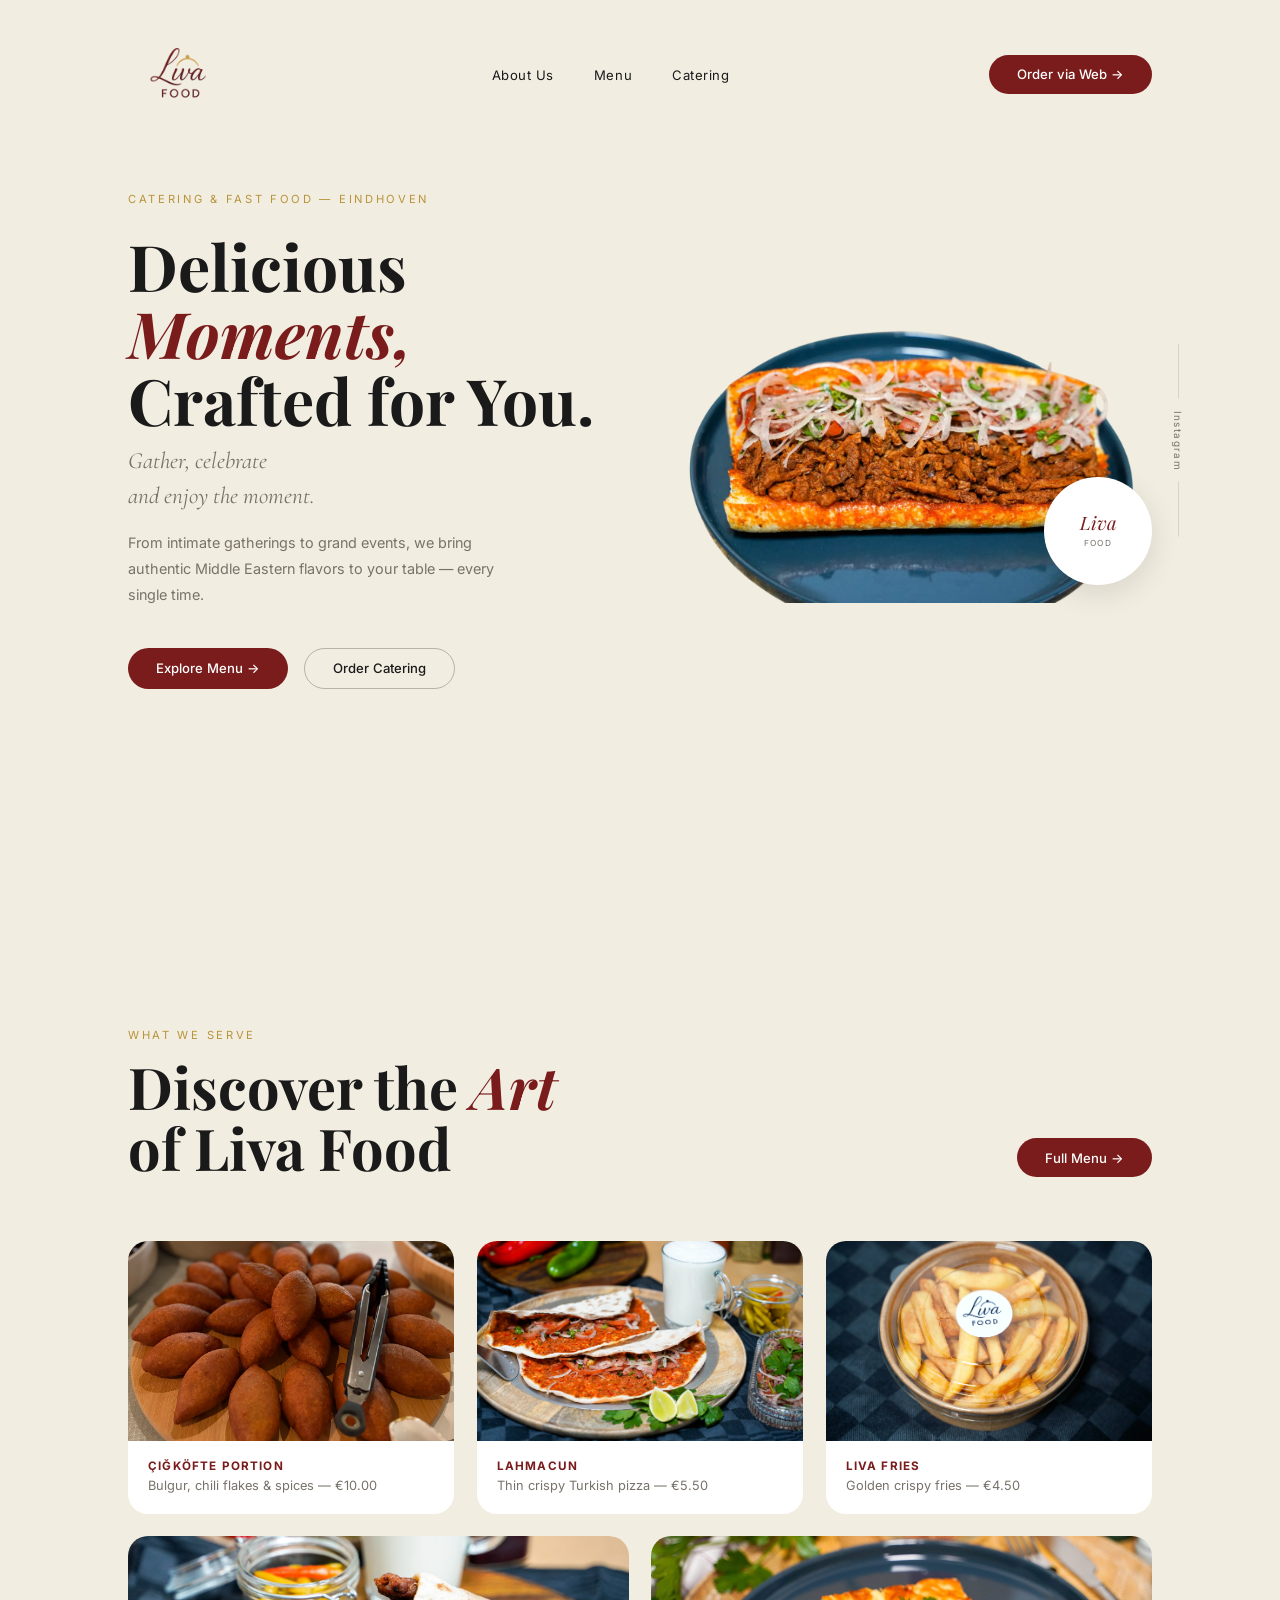
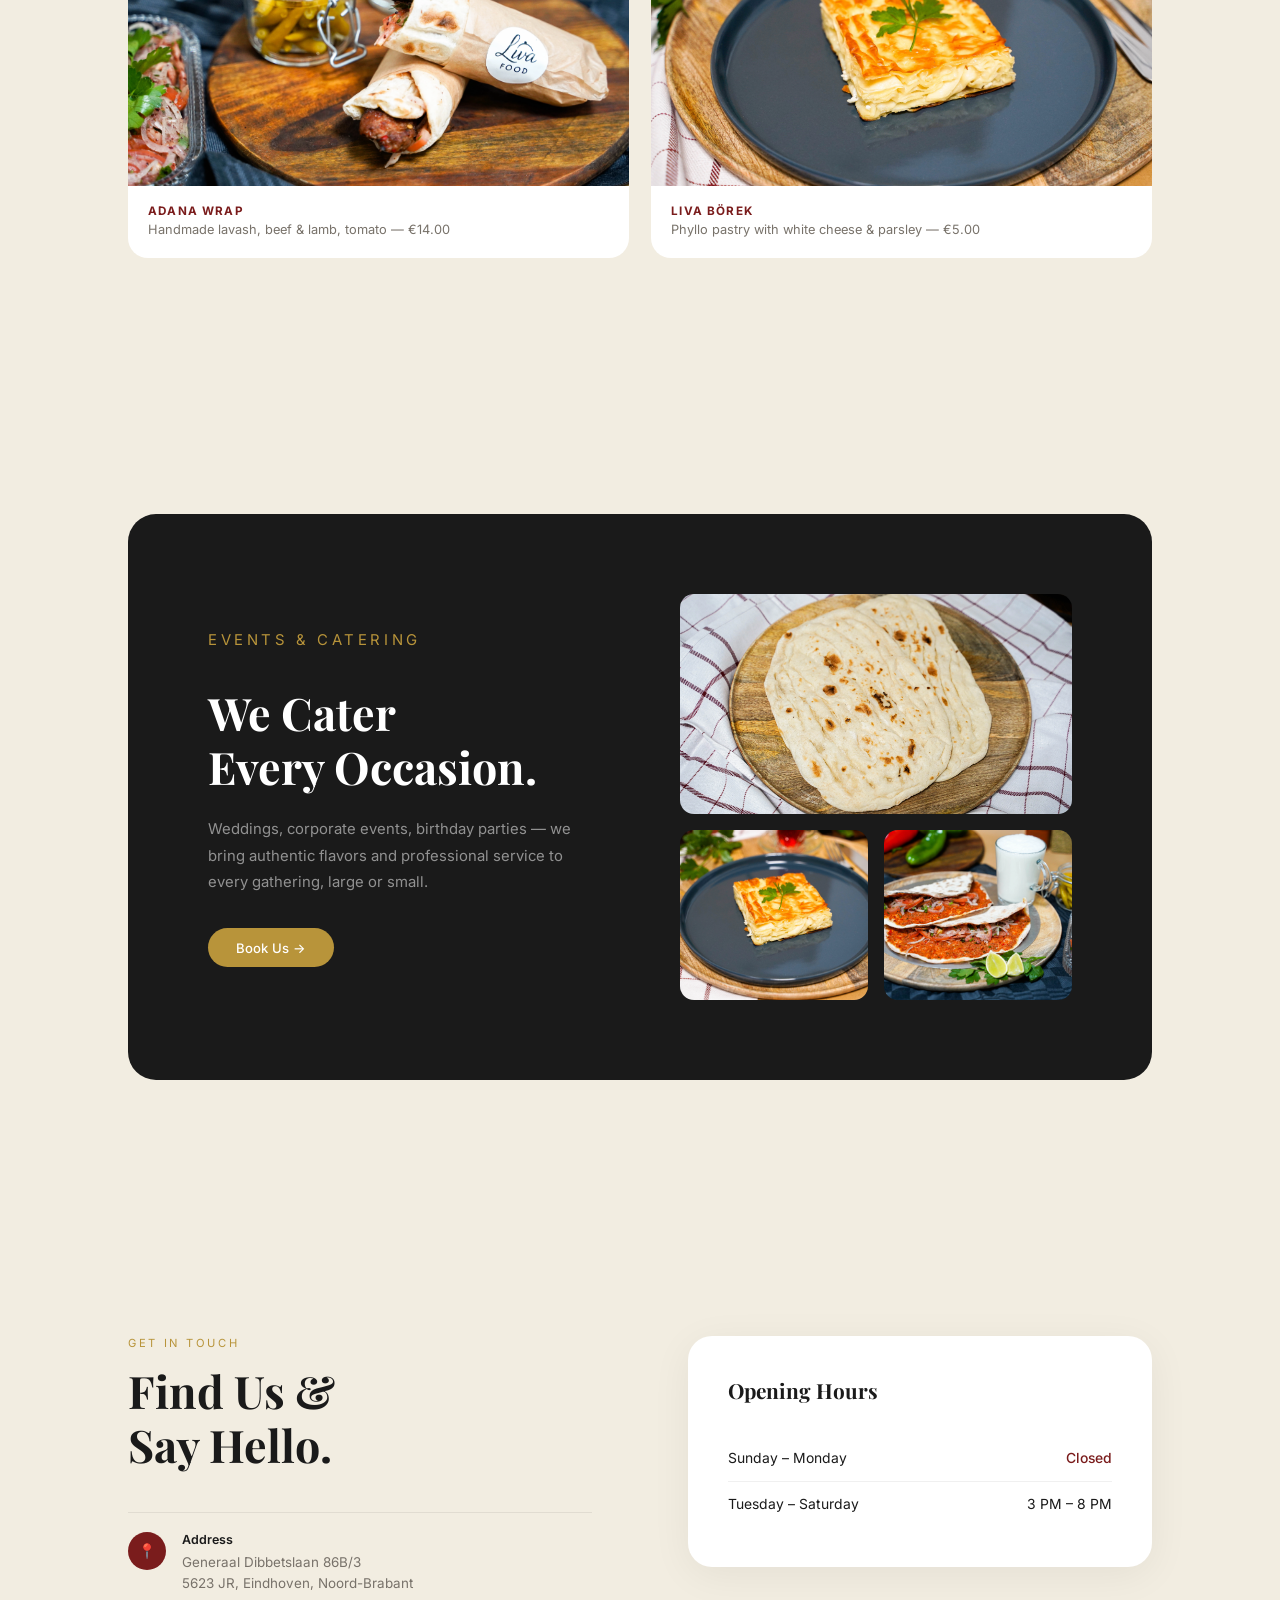
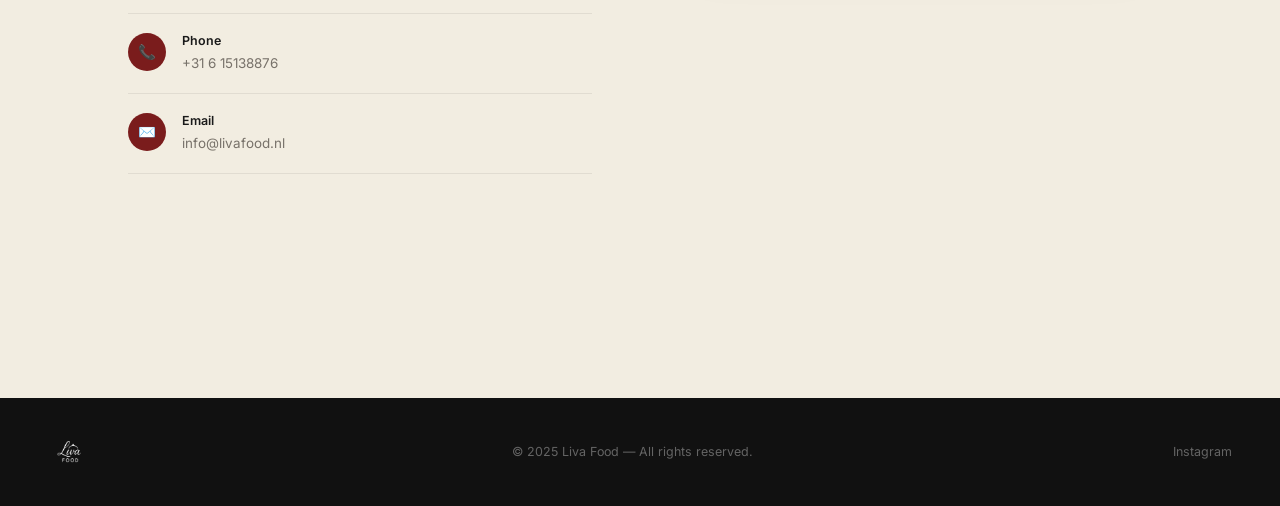
==== commit ae4e1663: "Mobile view changes" ====
--- a/index.html
+++ b/index.html
@@ -6,7 +6,7 @@
   <title>Liva Food</title>
   <link rel="preconnect" href="https://fonts.googleapis.com" />
   <link rel="preconnect" href="https://fonts.gstatic.com" crossorigin />
-  <link rel="stylesheet" href="/styles.css" />
+  <link rel="stylesheet" href="styles.css" />
   <link href="https://fonts.googleapis.com/css2?family=Playfair+Display:ital,wght@0,400;0,700;0,900;1,400;1,700&family=Inter:wght@300;400;500;600&family=Cormorant+Garamond:ital,wght@1,300;1,400;1,500&display=swap" rel="stylesheet" />
 
 </head>
@@ -16,7 +16,7 @@
 <nav>
   <div class="nav-inner">
     <div class="logo-w">
-      <img src="/images/logo1.svg" alt="Liva Food" style="height:104px;width:auto;" />
+      <img src="images/logo1.svg" alt="Liva Food" style="height:104px;width:auto;" />
     </div>
     <ul>
       <li><a href="#about">About Us</a></li>
@@ -47,7 +47,7 @@
 
       <div class="hero-right">
         <div class="hero-blob">
-          <img src="/images/wetransfer_dsc05024-jpg_2025-10-02_0805/Tantuni3-Photoroom.png" alt="Liva Food" />
+          <img src="images/Tantuni3-Photoroom.webp" alt="Liva Food" />
         </div>
         <div class="hero-badge">
           <span class="hero-badge-s">Liva</span>
@@ -55,9 +55,7 @@
         </div>
         <div class="social-side">
           <div class="sl"></div>
-          <a href="#">Instagram</a>
-          <a href="#">Facebook</a>
-          <a href="#">TikTok</a>
+          <a href="https://www.instagram.com/livafood.nl?igsh=dzhsOWNmMW96aGw0" target="_blank">Instagram</a>
           <div class="sl"></div>
         </div>
       </div>
@@ -77,25 +75,25 @@
       </div>
       <div class="menu-row1">
         <div class="mcard">
-          <img src="/images/Lev Group Photo/iclikofte.jpeg" alt="Çiğköfte Portion" style="object-position:center top;" />
+          <img src="images/iclikofte.webp" alt="Çiğköfte Portion" style="object-position:center 80%;" />
           <div class="mcard-info"><h3>Çiğköfte Portion</h3><p>Bulgur, chili flakes &amp; spices — €10.00</p></div>
         </div>
         <div class="mcard">
-          <img src="images/wetransfer_dsc05024-jpg_2025-10-02_0805/Lahmacun5.jpg" alt="Lahmacun" />
+          <img src="images/Lahmacun5.webp" alt="Lahmacun" />
           <div class="mcard-info"><h3>Lahmacun</h3><p>Thin crispy Turkish pizza — €5.50</p></div>
         </div>
         <div class="mcard">
-          <img src="images/wetransfer_dsc05024-jpg_2025-10-02_0805/Fries1.jpg" alt="Liva Fries" />
+          <img src="images/Fries1.webp" alt="Liva Fries" />
           <div class="mcard-info"><h3>Liva Fries</h3><p>Golden crispy fries — €4.50</p></div>
         </div>
       </div>
       <div class="menu-row2">
         <div class="mcard">
-          <img src="images/wetransfer_dsc05024-jpg_2025-10-02_0805/Adana Lavash1.jpg" alt="Adana Wrap" />
+          <img src="images/Adana Lavash1.webp" alt="Adana Wrap" />
           <div class="mcard-info"><h3>Adana Wrap</h3><p>Handmade lavash, beef &amp; lamb, tomato — €14.00</p></div>
         </div>
         <div class="mcard">
-          <img src="images/wetransfer_dsc05024-jpg_2025-10-02_0805/Borek with Feta2.jpg" alt="Liva Börek" />
+          <img src="images/Borek with Feta2.webp" alt="Liva Börek" />
           <div class="mcard-info"><h3>Liva Börek</h3><p>Phyllo pastry with white cheese &amp; parsley — €5.00</p></div>
         </div>
       </div>
@@ -114,9 +112,9 @@
           <a href="contact.html" class="btn btn-gold">Book Us &rarr;</a>
         </div>
         <div class="cat-photos">
-          <img class="wide" src="images/wetransfer_dsc05024-jpg_2025-10-02_0805/Adana Lavash Wrap1.jpg" alt="Catering event" />
-          <img src="images/wetransfer_dsc05024-jpg_2025-10-02_0805/Borek with Feta2.jpg" alt="Börek" />
-          <img src="images/wetransfer_dsc05024-jpg_2025-10-02_0805/Lahmacun5.jpg" alt="Lahmacun" />
+          <img class="wide" src="images/Adana Lavash Wrap1.webp" alt="Catering event" />
+          <img src="images/Borek with Feta2.webp" alt="Börek" />
+          <img src="images/Lahmacun5.webp" alt="Lahmacun" />
         </div>
       </div>
     </div>
@@ -156,12 +154,10 @@
 
   <!-- FOOTER ──────────────────────────────── -->
   <footer>
-    <img src="/images/logo1.svg" alt="Liva Food" style="height:44px;width:auto;filter:brightness(0) invert(1);" />
+    <img src="images/logo1.svg" alt="Liva Food" style="height:44px;width:auto;filter:brightness(0) invert(1);" />
     <span>&copy; 2025 Liva Food &mdash; All rights reserved.</span>
     <div class="footer-links">
-      <a href="#">Instagram</a>
-      <a href="#">Facebook</a>
-      <a href="#">TikTok</a>
+      <a href="https://www.instagram.com/livafood.nl?igsh=dzhsOWNmMW96aGw0" target="_blank">Instagram</a>
     </div>
   </footer>
 
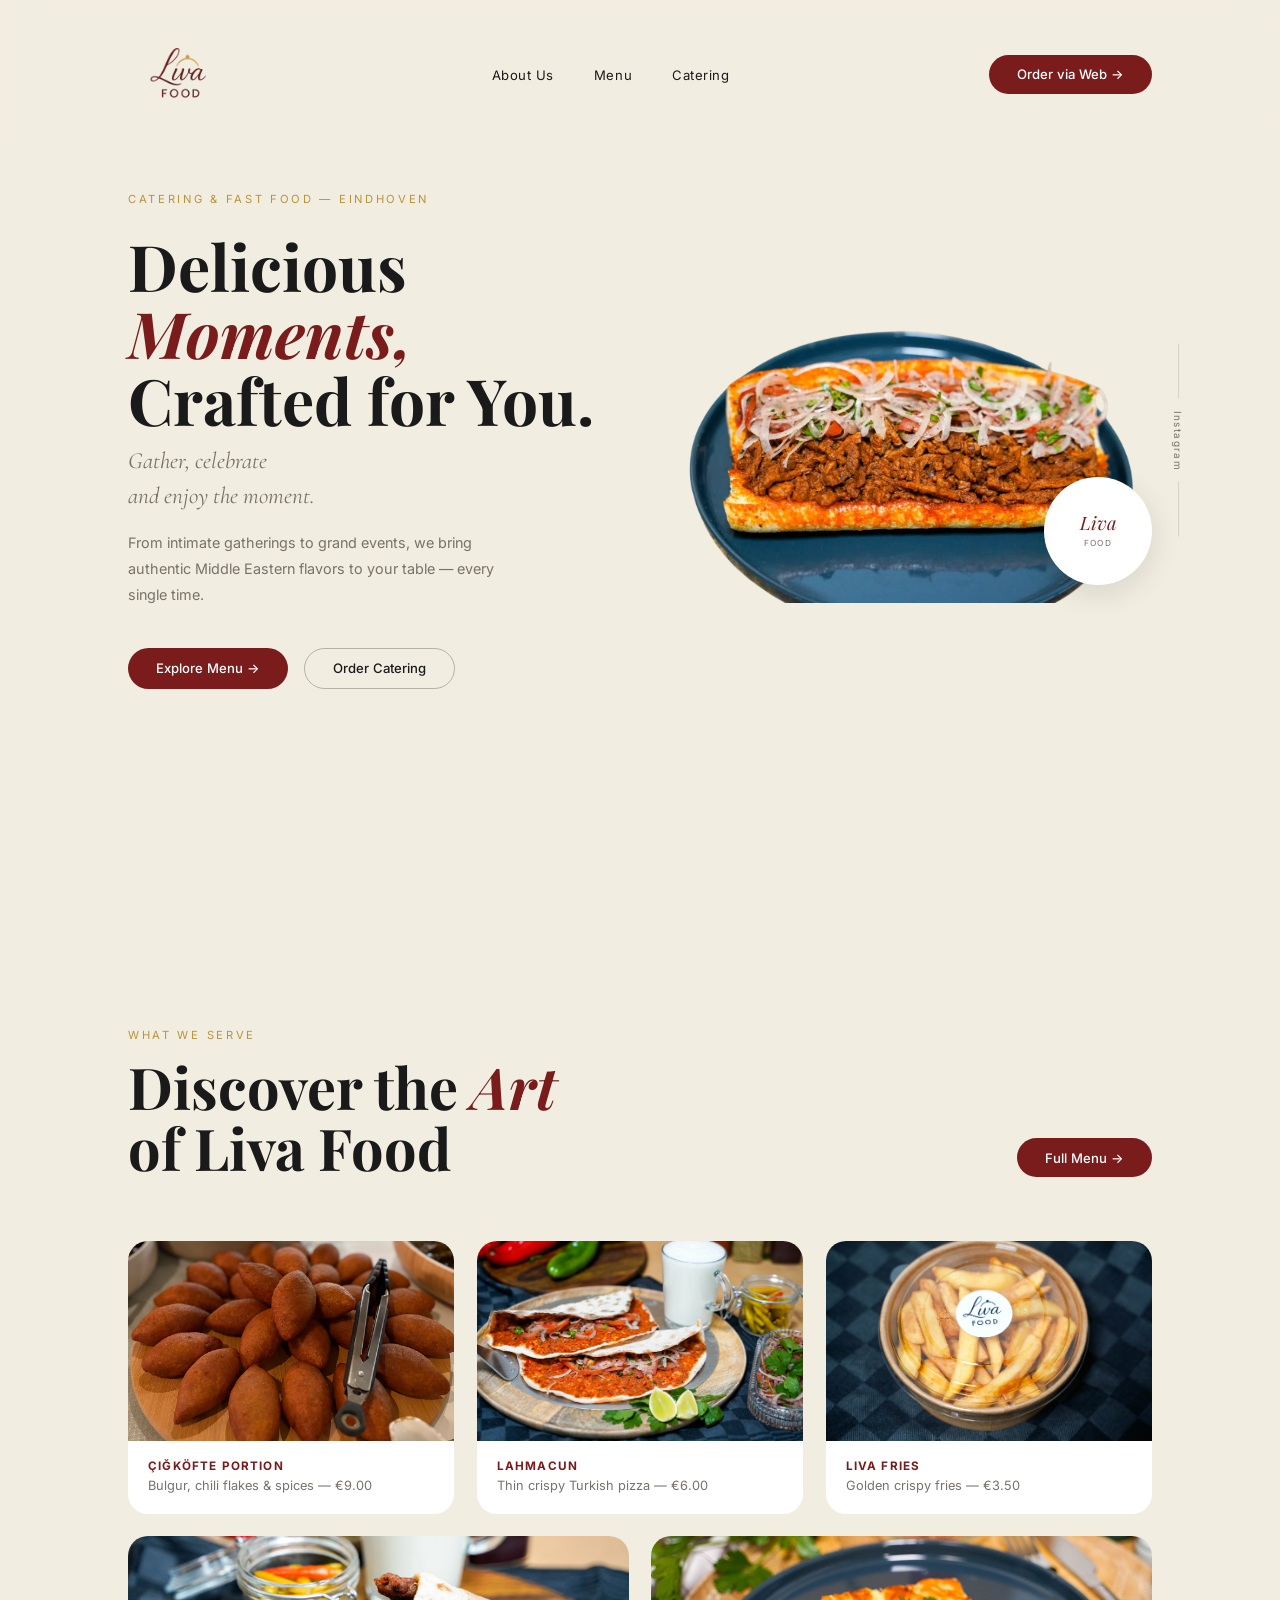
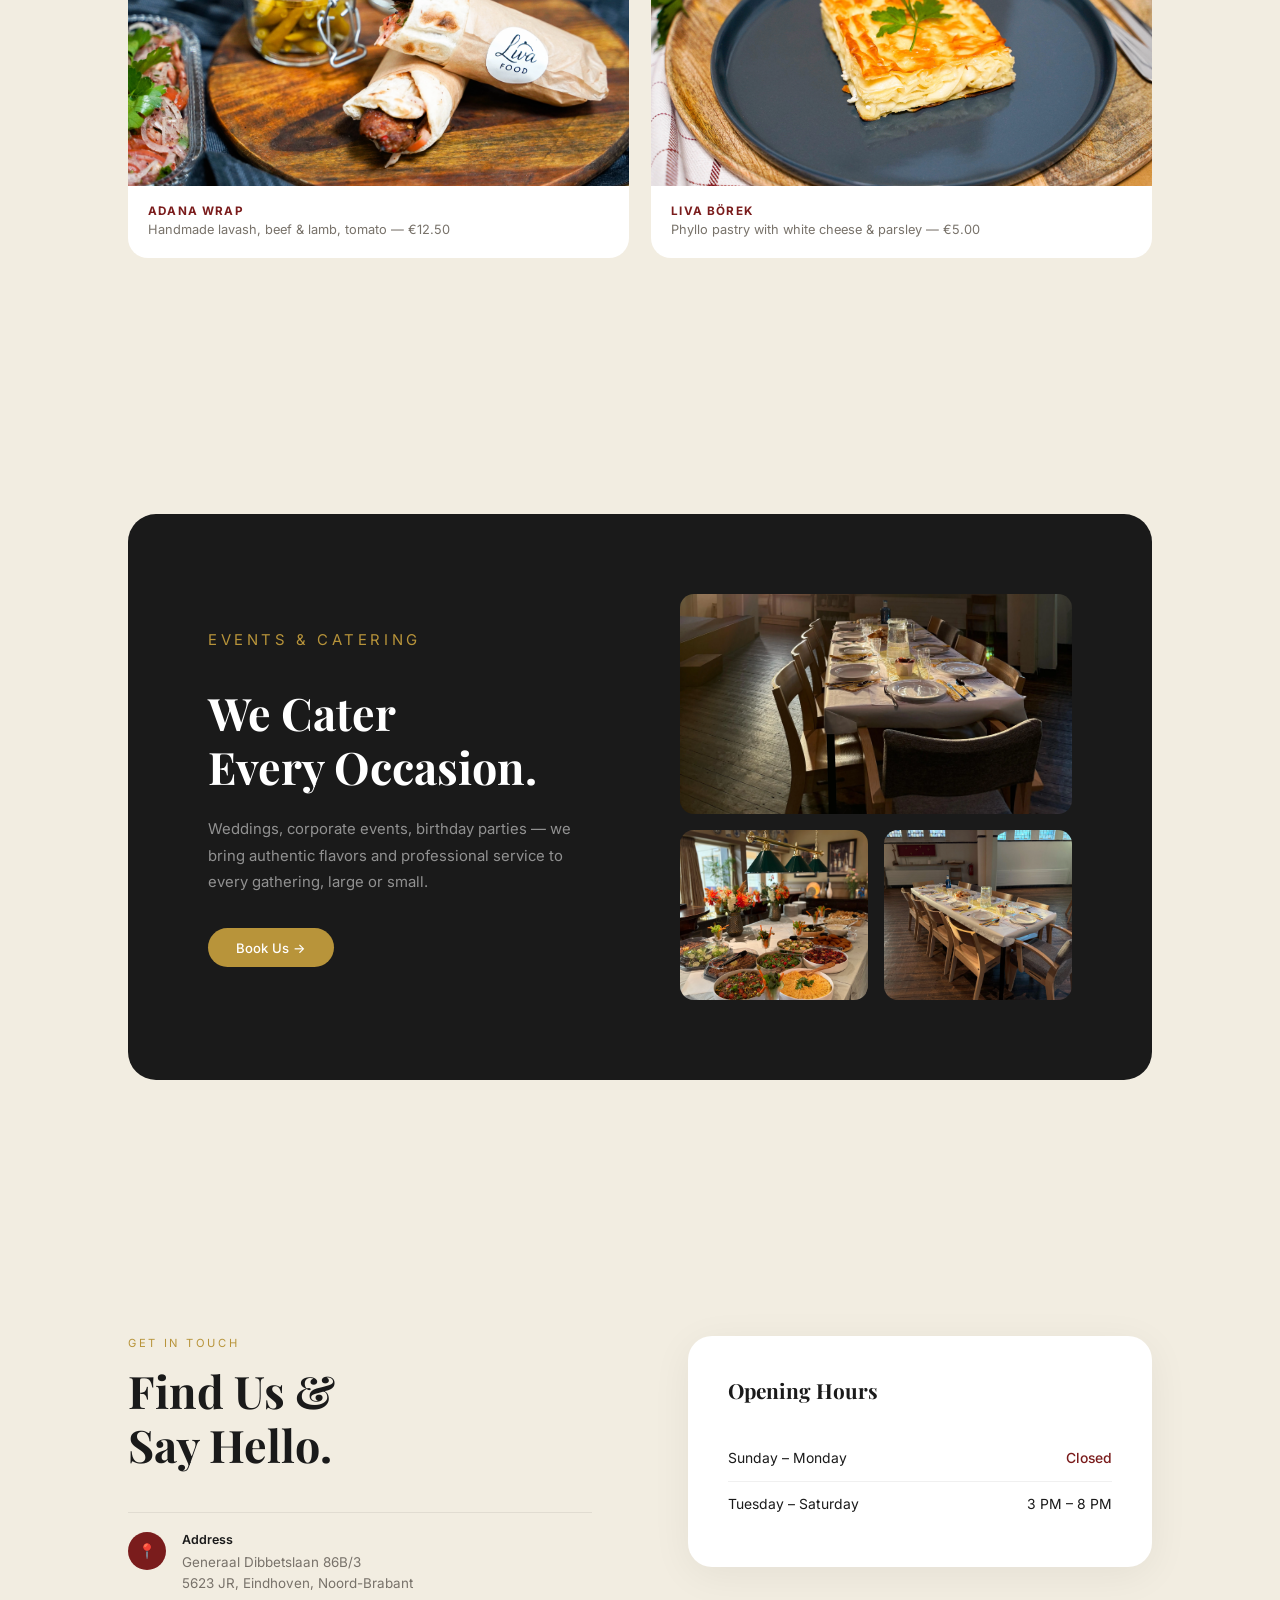
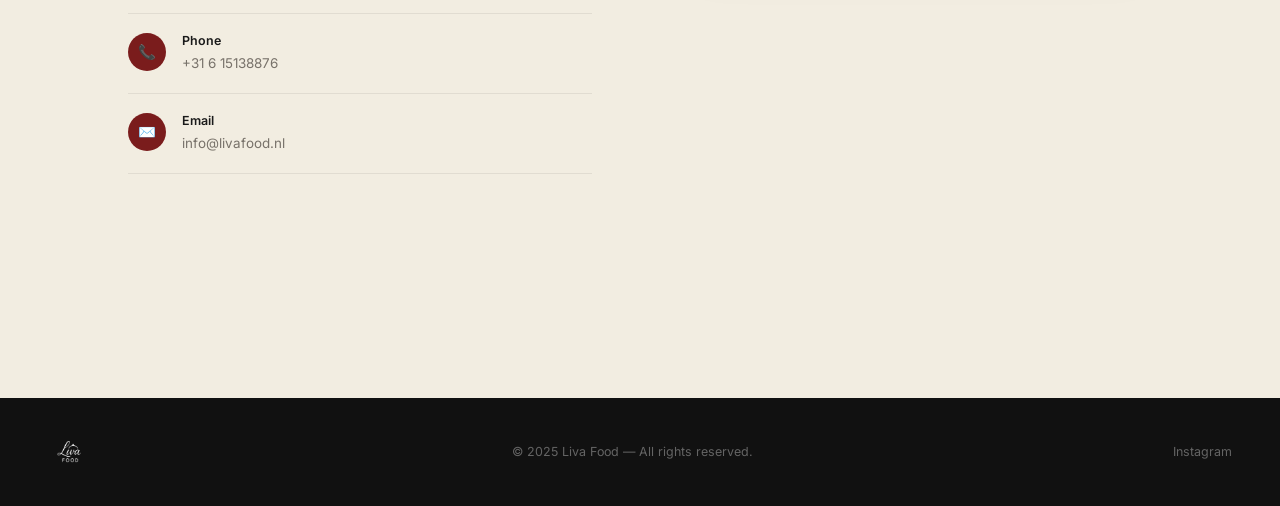
==== commit 2f2c57d3: "Update catering photos and fix menu prices" ====
--- a/index.html
+++ b/index.html
@@ -4,6 +4,7 @@
   <meta charset="UTF-8" />
   <meta name="viewport" content="width=device-width, initial-scale=1.0" />
   <title>Liva Food</title>
+  <link rel="icon" type="image/svg+xml" href="images/logo1.svg" />
   <link rel="preconnect" href="https://fonts.googleapis.com" />
   <link rel="preconnect" href="https://fonts.gstatic.com" crossorigin />
   <link rel="stylesheet" href="styles.css" />
@@ -18,6 +19,17 @@
     <div class="logo-w">
       <img src="images/logo1.svg" alt="Liva Food" style="height:104px;width:auto;" />
     </div>
+    <ul>
+      <li><a href="#about">About Us</a></li>
+      <li><a href="menu.html">Menu</a></li>
+      <li><a href="contact.html">Catering</a></li>
+    </ul>
+    <a href="https://liva-food-nl.sides-shop.com/articles" target="_blank" class="btn btn-red nav-order-btn">Order via Web &rarr;</a>
+    <button class="hamburger" id="hamburger" aria-label="Menu" aria-expanded="false">
+      <span></span><span></span><span></span>
+    </button>
+  </div>
+  <div class="mobile-menu" id="mobile-menu">
     <ul>
       <li><a href="#about">About Us</a></li>
       <li><a href="menu.html">Menu</a></li>
@@ -29,8 +41,6 @@
 
 <div class="page" id="page">
 
-  <!-- SVG PATH -->
-  <svg id="path-canvas" xmlns="http://www.w3.org/2000/svg" aria-hidden="true"></svg>
 
   <section id="hero">
     <div class="hero-inner">
@@ -45,6 +55,10 @@
         </div>
       </div>
 
+      <div class="hero-mobile-img">
+        <img src="images/Tantuni3-Photoroom.webp" alt="Liva Food" />
+      </div>
+
       <div class="hero-right">
         <div class="hero-blob">
           <img src="images/Tantuni3-Photoroom.webp" alt="Liva Food" />
@@ -76,21 +90,21 @@
       <div class="menu-row1">
         <div class="mcard">
           <img src="images/iclikofte.webp" alt="Çiğköfte Portion" style="object-position:center 80%;" />
-          <div class="mcard-info"><h3>Çiğköfte Portion</h3><p>Bulgur, chili flakes &amp; spices — €10.00</p></div>
+          <div class="mcard-info"><h3>Çiğköfte Portion</h3><p>Bulgur, chili flakes &amp; spices — €9.00</p></div>
         </div>
         <div class="mcard">
           <img src="images/Lahmacun5.webp" alt="Lahmacun" />
-          <div class="mcard-info"><h3>Lahmacun</h3><p>Thin crispy Turkish pizza — €5.50</p></div>
+          <div class="mcard-info"><h3>Lahmacun</h3><p>Thin crispy Turkish pizza — €6.00</p></div>
         </div>
         <div class="mcard">
           <img src="images/Fries1.webp" alt="Liva Fries" />
-          <div class="mcard-info"><h3>Liva Fries</h3><p>Golden crispy fries — €4.50</p></div>
+          <div class="mcard-info"><h3>Liva Fries</h3><p>Golden crispy fries — €3.50</p></div>
         </div>
       </div>
       <div class="menu-row2">
         <div class="mcard">
           <img src="images/Adana Lavash1.webp" alt="Adana Wrap" />
-          <div class="mcard-info"><h3>Adana Wrap</h3><p>Handmade lavash, beef &amp; lamb, tomato — €14.00</p></div>
+          <div class="mcard-info"><h3>Adana Wrap</h3><p>Handmade lavash, beef &amp; lamb, tomato — €12.50</p></div>
         </div>
         <div class="mcard">
           <img src="images/Borek with Feta2.webp" alt="Liva Börek" />
@@ -112,9 +126,9 @@
           <a href="contact.html" class="btn btn-gold">Book Us &rarr;</a>
         </div>
         <div class="cat-photos">
-          <img class="wide" src="images/Adana Lavash Wrap1.webp" alt="Catering event" />
-          <img src="images/Borek with Feta2.webp" alt="Börek" />
-          <img src="images/Lahmacun5.webp" alt="Lahmacun" />
+          <img class="wide" src="images/image00160.webp" alt="Catering event" style="object-position: center 90%;" />
+          <img src="images/image00012.webp" alt="Catering event" />
+          <img src="images/image00158.webp" alt="Catering event" />
         </div>
       </div>
     </div>
@@ -163,152 +177,24 @@
 
 </div>
 
-<!-- ══════════════════════════════════════════
-     SVG PATH  +  ARABESQUE ROSETTE MOTIFS
-══════════════════════════════════════════ -->
+
 <script>
-(function () {
-  const NS = 'http://www.w3.org/2000/svg';
-
-  /* ── SVG element helper ────────────────── */
-  function el(tag, attrs) {
-    const n = document.createElementNS(NS, tag);
-    if (attrs) Object.entries(attrs).forEach(([k,v]) => n.setAttribute(k, String(v)));
-    return n;
-  }
-
-  /* ── Build arabesque rosette motif ─────── */
-  /*    8 overlapping elliptical petals        */
-  /*    + double ring + center circle          */
-  function makeRosette(cx, cy, r, color) {
-    const g = el('g');
-
-    /* Outer faint ring */
-    g.appendChild(el('circle', {
-      cx, cy, r: r * 2.4,
-      fill:'none', stroke:color, 'stroke-width':'0.5', opacity:'0.6'
-    }));
-
-    /* Inner ring */
-    g.appendChild(el('circle', {
-      cx, cy, r: r * 1.4,
-      fill:'none', stroke:color, 'stroke-width':'0.5'
-    }));
-
-    /* 8 petals */
-    for (let i = 0; i < 8; i++) {
-      const angle = i * 45;
-      /* Petal: ellipse centered at (cx, cy - r*0.72), long axis vertical */
-      g.appendChild(el('ellipse', {
-        cx: cx,
-        cy: cy - r * 0.72,
-        rx: r * 0.22,
-        ry: r * 0.58,
-        fill: 'none',
-        stroke: color,
-        'stroke-width': '0.75',
-        transform: `rotate(${angle},${cx},${cy})`
-      }));
-    }
-
-    /* 8 small accent dots at petal tips */
-    for (let i = 0; i < 8; i++) {
-      const a = (i * 45 - 90) * Math.PI / 180;
-      const dx = cx + Math.cos(a) * r * 1.25;
-      const dy = cy + Math.sin(a) * r * 1.25;
-      g.appendChild(el('circle', {
-        cx: dx, cy: dy, r: r * 0.07,
-        fill: color
-      }));
-    }
-
-    /* Center dot */
-    g.appendChild(el('circle', {
-      cx, cy, r: r * 0.14, fill: color
-    }));
-
-    return g;
-  }
-
-  /* ── Main init ────────────────────────── */
-  function init() {
-    const svg  = document.getElementById('path-canvas');
-    const page = document.getElementById('page');
-    const W    = page.offsetWidth;
-    const H    = page.scrollHeight;
-
-    svg.setAttribute('width',   W);
-    svg.setAttribute('height',  H);
-    svg.setAttribute('viewBox', `0 0 ${W} ${H}`);
-    svg.innerHTML = '';
-
-    const COLOR = '#B8943A';
-
-    /* S-curve that stays in the side margins
-       so it peeks out beside the centered content */
-    const d = [
-      `M ${W*0.84} 80`,
-      `C ${W*0.84} ${H*0.09}, ${W*0.10} ${H*0.16}, ${W*0.13} ${H*0.27}`,
-      `C ${W*0.17} ${H*0.38}, ${W*0.87} ${H*0.43}, ${W*0.83} ${H*0.53}`,
-      `C ${W*0.79} ${H*0.63}, ${W*0.11} ${H*0.68}, ${W*0.14} ${H*0.79}`,
-      `C ${W*0.17} ${H*0.89}, ${W*0.82} ${H*0.93}, ${W*0.52} ${H*0.97}`
-    ].join(' ');
-
-    const path = el('path', {
-      d,
-      fill          : 'none',
-      stroke        : COLOR,
-      'stroke-width': '1.5',
-      opacity       : '0.5'
+(function(){
+  var btn = document.getElementById('hamburger');
+  var menu = document.getElementById('mobile-menu');
+  btn.addEventListener('click', function(){
+    var open = menu.classList.toggle('open');
+    btn.classList.toggle('open', open);
+    btn.setAttribute('aria-expanded', open);
+  });
+  menu.querySelectorAll('a').forEach(function(a){
+    a.addEventListener('click', function(){
+      menu.classList.remove('open');
+      btn.classList.remove('open');
+      btn.setAttribute('aria-expanded', false);
     });
-    svg.appendChild(path);
-
-    const len = path.getTotalLength();
-    path.style.strokeDasharray  = len;
-    path.style.strokeDashoffset = len;
-
-    /* Place rosettes at 5 points along path */
-    const fracs  = [0.10, 0.27, 0.50, 0.72, 0.90];
-    const motifs = fracs.map(f => {
-      const pt = path.getPointAtLength(len * f);
-      const g  = makeRosette(pt.x, pt.y, 18, COLOR);
-      g.style.opacity    = '0';
-      g.style.transition = 'opacity .5s ease';
-      svg.appendChild(g);
-      return { g, f };
-    });
-
-    /* Scroll-driven draw */
-    let ticking = false;
-    function update() {
-      const p = Math.min(window.scrollY /
-        (document.documentElement.scrollHeight - window.innerHeight), 1);
-
-      path.style.strokeDashoffset = len * (1 - p);
-
-      motifs.forEach(({ g, f }) => {
-        g.style.opacity = p >= f - 0.04
-          ? String(Math.min((p - f + 0.04) / 0.08, 1) * 0.55)
-          : '0';
-      });
-
-      ticking = false;
-    }
-
-    window.addEventListener('scroll', () => {
-      if (!ticking) { requestAnimationFrame(update); ticking = true; }
-    }, { passive: true });
-
-    update();
-  }
-
-  window.addEventListener('load', () => {
-    init();
-    let t;
-    window.addEventListener('resize', () => { clearTimeout(t); t = setTimeout(init, 200); });
   });
 })();
 </script>
-
 </body>
 </html>
--- a/styles.css
+++ b/styles.css
@@ -87,6 +87,44 @@
 }
 nav ul a:hover { color:var(--red); }
 nav ul a.active { color:var(--red); font-weight:600; }
+
+/* Hamburger button */
+.hamburger {
+  display: none;
+  flex-direction: column;
+  justify-content: center;
+  gap: 5px;
+  background: none;
+  border: none;
+  cursor: pointer;
+  padding: 4px;
+}
+.hamburger span {
+  display: block;
+  width: 24px;
+  height: 2px;
+  background: var(--dark);
+  border-radius: 2px;
+  transition: transform .3s, opacity .3s;
+}
+.hamburger.open span:nth-child(1) { transform: translateY(7px) rotate(45deg); }
+.hamburger.open span:nth-child(2) { opacity: 0; }
+.hamburger.open span:nth-child(3) { transform: translateY(-7px) rotate(-45deg); }
+
+/* Mobile menu dropdown */
+.mobile-menu {
+  display: none;
+  flex-direction: column;
+  align-items: center;
+  gap: 1.5rem;
+  padding: 2rem 1.5rem;
+  background: rgba(242,237,225,0.97);
+  border-top: 1px solid rgba(0,0,0,.07);
+}
+.mobile-menu.open { display: flex; }
+.mobile-menu ul { list-style: none; display: flex; flex-direction: column; align-items: center; gap: 1.2rem; }
+.mobile-menu ul a { font-size: 1rem; color: var(--dark); font-weight: 500; }
+.mobile-menu ul a:hover { color: var(--red); }
 
 /* ════════════════════════════════════
    BUTTONS
@@ -145,14 +183,6 @@
 /* ════════════════════════════════════
    INDEX — HERO
 ════════════════════════════════════ */
-#path-canvas {
-  position: absolute;
-  top: 0; left: 0;
-  width: 100%;
-  pointer-events: none;
-  z-index: 800;
-  overflow: visible;
-}
 .page { position: relative; }
 section { position: relative; }
 
@@ -221,6 +251,7 @@
   object-fit: contain;
   display: block;
 }
+.hero-mobile-img { display:none; }
 .hero-badge {
   position: absolute;
   bottom: 18px; right: 0;
@@ -751,10 +782,14 @@
 ════════════════════════════════════ */
 @media (max-width:960px) {
   nav ul { display:none; }
+  .nav-order-btn { display:none; }
+  .hamburger { display:flex; }
   .nav-inner { padding:1.2rem 1.5rem; }
   .c, .hero-inner { padding-left:1.5rem; padding-right:1.5rem; }
   .hero-inner { grid-template-columns:1fr; }
   .hero-right, .social-side { display:none; }
+  .hero-mobile-img { display:block; width:100%; margin-top:2rem; border-radius:1.2rem; overflow:hidden; }
+  .hero-mobile-img img { width:100%; height:280px; object-fit:cover; object-position:center; }
   #hero { padding-top:7rem; }
   .about-cols { grid-template-columns:1fr; gap:2rem; }
   .menu-row1, .menu-row2 { grid-template-columns:1fr; }
@@ -769,7 +804,8 @@
   .menu-grid { grid-template-columns:1fr; gap:0; }
   .catering-banner { grid-template-columns:1fr; padding:2.5rem 2rem; }
   .menu-foot { flex-direction:column; text-align:center; }
-  footer { flex-direction:column; gap:1rem; padding:2rem; text-align:center; }
+  footer { flex-direction:column; gap:1rem; padding:2rem; text-align:center; margin-bottom:0; padding-bottom:2rem; }
+  body { overflow-x:hidden; }
 }
 @media (max-width:500px) {
   .checkbox-grid { grid-template-columns:1fr; }
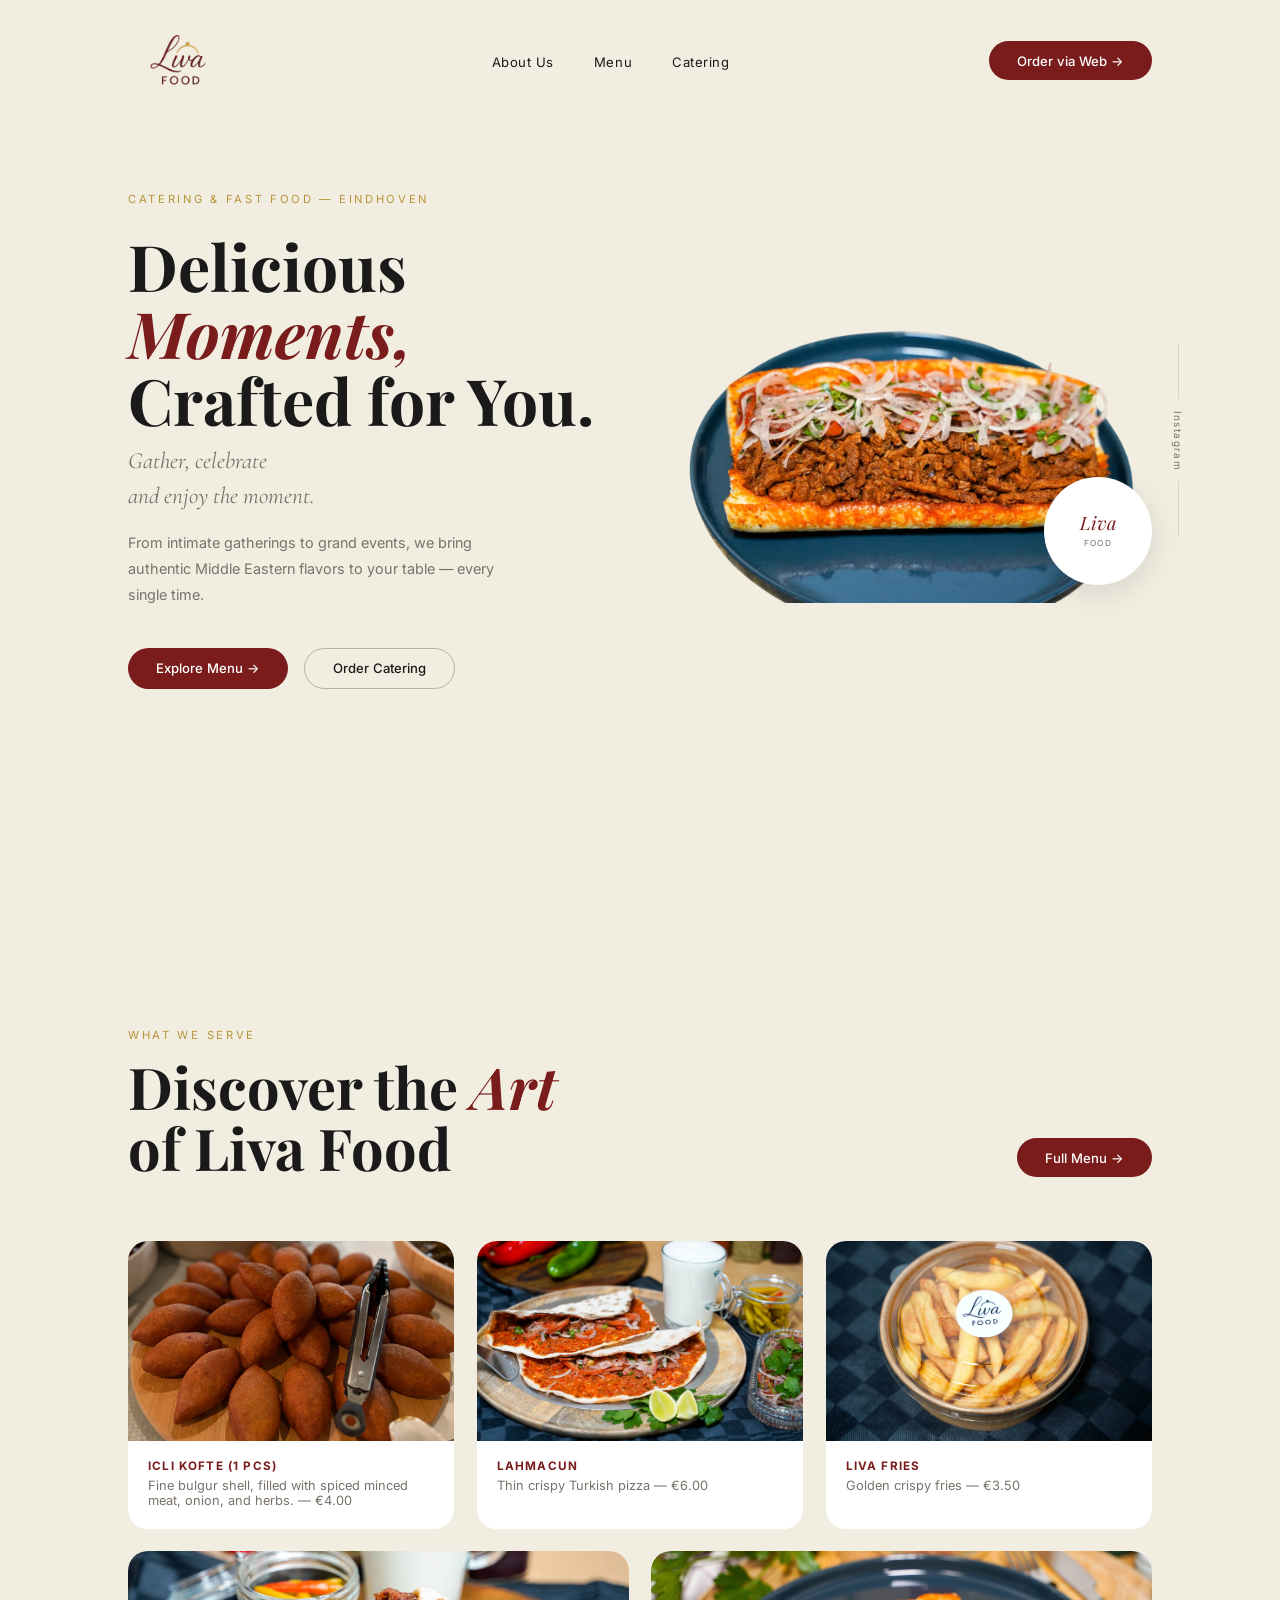
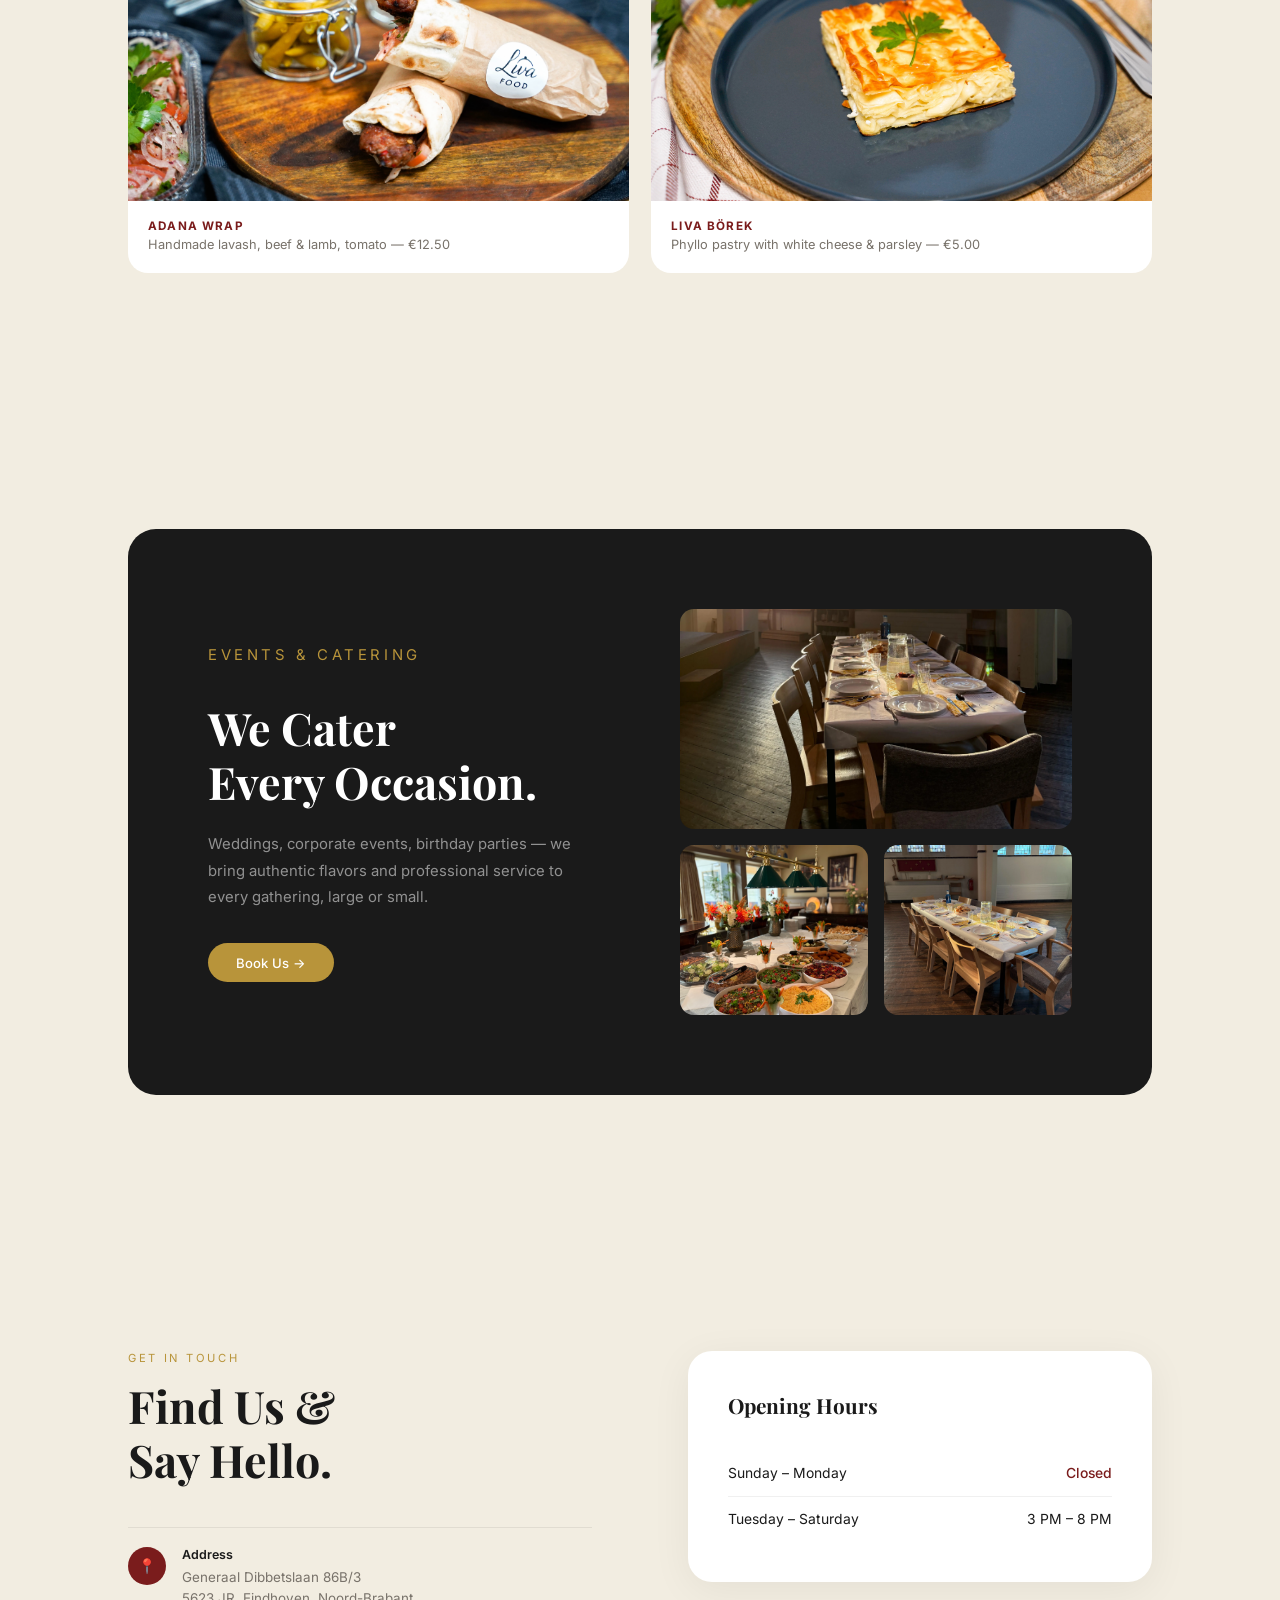
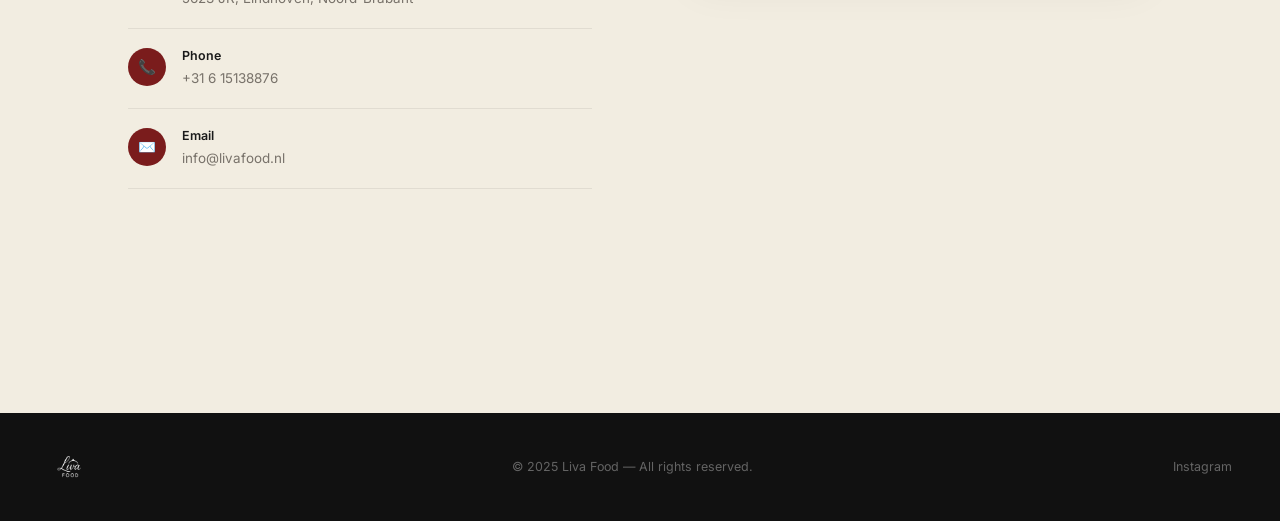
==== commit e24b0f43: "menu changes new prices and new menu items" ====
--- a/index.html
+++ b/index.html
@@ -89,8 +89,8 @@
       </div>
       <div class="menu-row1">
         <div class="mcard">
-          <img src="images/iclikofte.webp" alt="Çiğköfte Portion" style="object-position:center 80%;" />
-          <div class="mcard-info"><h3>Çiğköfte Portion</h3><p>Bulgur, chili flakes &amp; spices — €9.00</p></div>
+          <img src="images/iclikofte.webp" alt="Icli Kofte" style="object-position:center 80%;" />
+          <div class="mcard-info"><h3>Icli Kofte (1 Pcs)</h3><p>Fine bulgur shell, filled with spiced minced meat, onion, and herbs. — €4.00</p></div>
         </div>
         <div class="mcard">
           <img src="images/Lahmacun5.webp" alt="Lahmacun" />
--- a/styles.css
+++ b/styles.css
@@ -60,7 +60,7 @@
 .nav-inner {
   max-width: 1120px;
   margin: 0 auto;
-  padding: 1.4rem 3rem;
+  padding: 0.55rem 3rem;
   display: flex;
   align-items: center;
   justify-content: space-between;
@@ -69,7 +69,7 @@
 .logo-main {
   font-family: 'Playfair Display', serif;
   font-style: italic;
-  font-size: 1.65rem;
+  font-size: 1.35rem;
   color: var(--dark);
 }
 .logo-sub {
@@ -784,7 +784,7 @@
   nav ul { display:none; }
   .nav-order-btn { display:none; }
   .hamburger { display:flex; }
-  .nav-inner { padding:1.2rem 1.5rem; }
+  .nav-inner { padding:0.55rem 1.5rem; }
   .c, .hero-inner { padding-left:1.5rem; padding-right:1.5rem; }
   .hero-inner { grid-template-columns:1fr; }
   .hero-right, .social-side { display:none; }
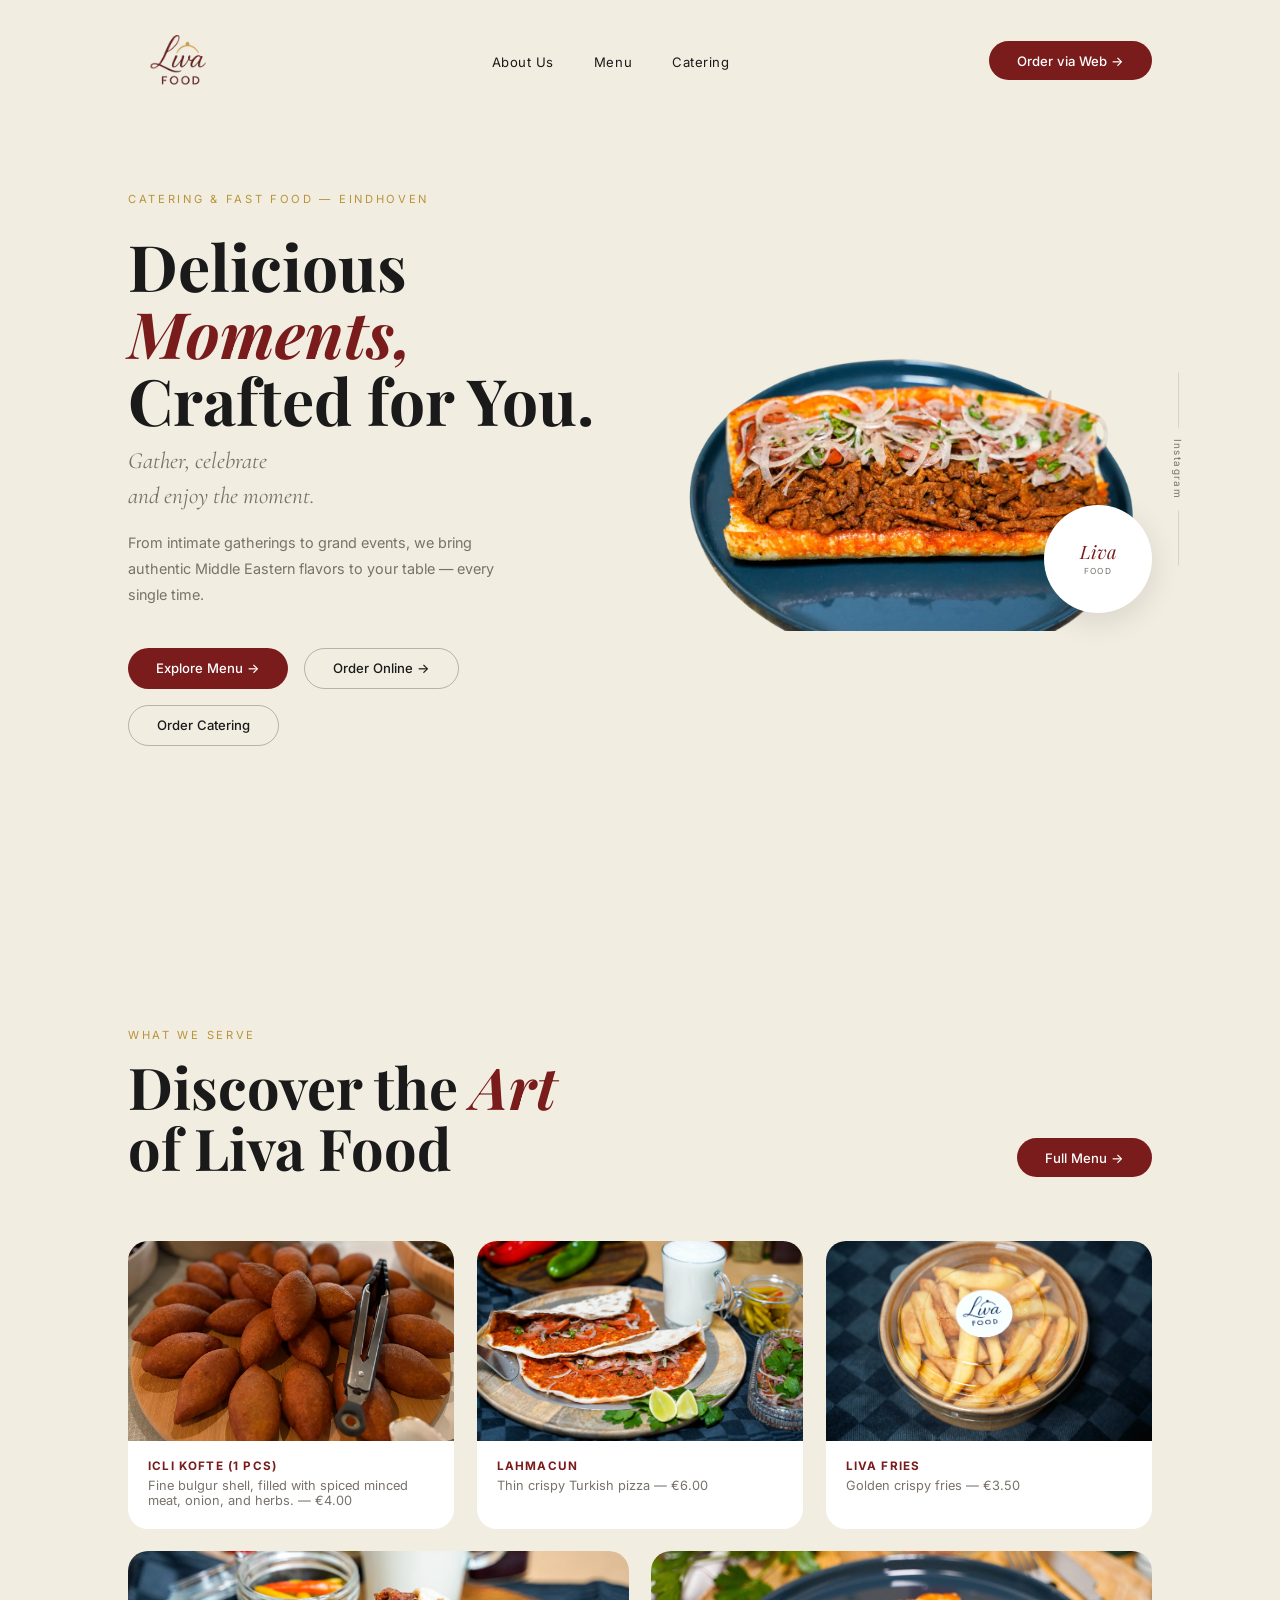
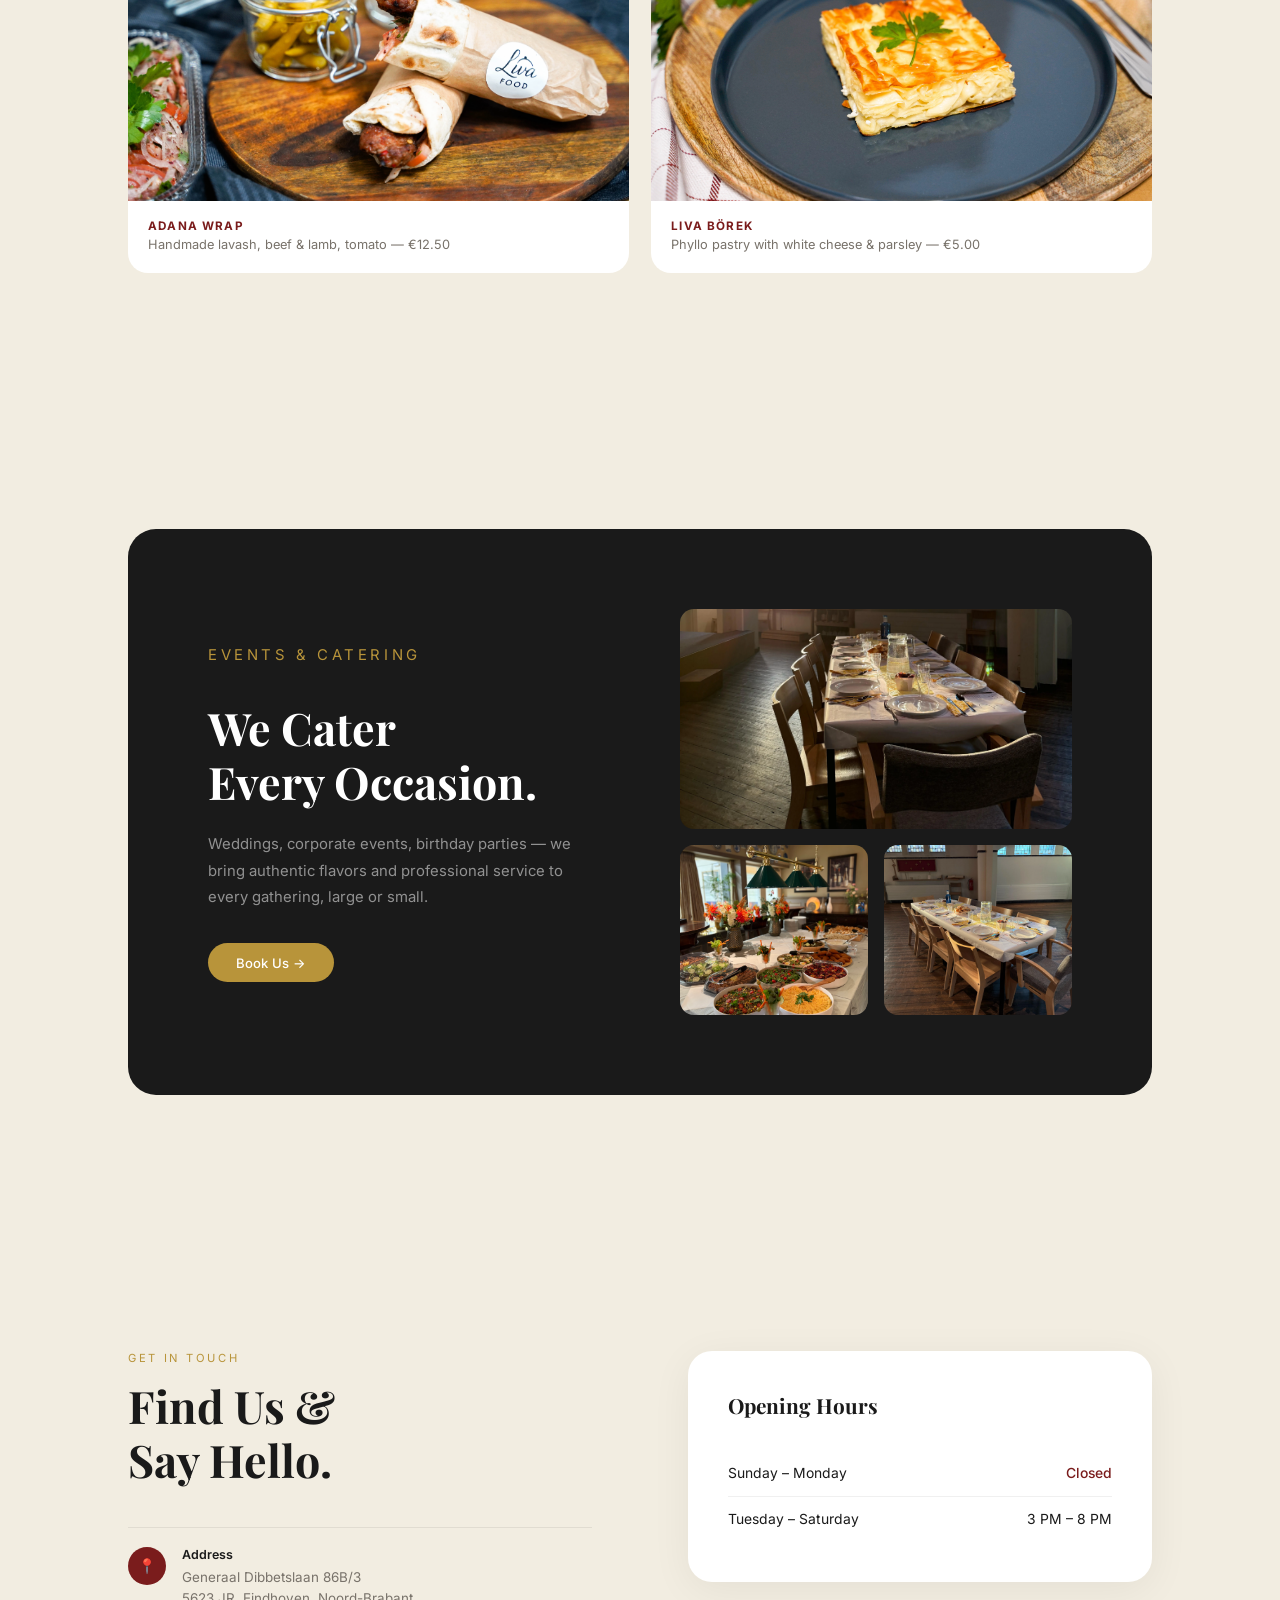
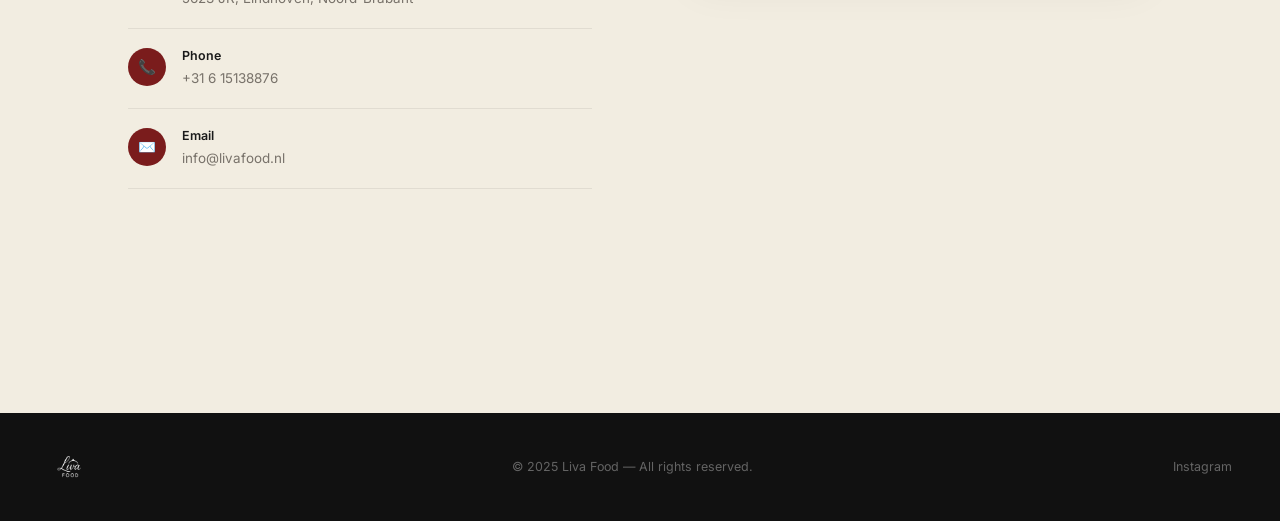
==== commit fd1cf9de: "updated button location, new menu items and new menu" ====
--- a/index.html
+++ b/index.html
@@ -51,6 +51,7 @@
         <p class="hero-sub">From intimate gatherings to grand events, we bring authentic Middle Eastern flavors to your table — every single time.</p>
         <div class="hero-btns">
           <a href="menu.html" class="btn btn-red">Explore Menu &rarr;</a>
+          <a href="https://liva-food-nl.sides-shop.com/articles" target="_blank" class="btn btn-outline">Order Online &rarr;</a>
           <a href="contact.html" class="btn btn-outline">Order Catering</a>
         </div>
       </div>
@@ -88,28 +89,28 @@
         <a href="menu.html" class="btn btn-red">Full Menu &rarr;</a>
       </div>
       <div class="menu-row1">
-        <div class="mcard">
+        <a href="https://liva-food-nl.sides-shop.com/articles" target="_blank" class="mcard">
           <img src="images/iclikofte.webp" alt="Icli Kofte" style="object-position:center 80%;" />
           <div class="mcard-info"><h3>Icli Kofte (1 Pcs)</h3><p>Fine bulgur shell, filled with spiced minced meat, onion, and herbs. — €4.00</p></div>
-        </div>
-        <div class="mcard">
+        </a>
+        <a href="https://liva-food-nl.sides-shop.com/articles" target="_blank" class="mcard">
           <img src="images/Lahmacun5.webp" alt="Lahmacun" />
           <div class="mcard-info"><h3>Lahmacun</h3><p>Thin crispy Turkish pizza — €6.00</p></div>
-        </div>
-        <div class="mcard">
+        </a>
+        <a href="https://liva-food-nl.sides-shop.com/articles" target="_blank" class="mcard">
           <img src="images/Fries1.webp" alt="Liva Fries" />
           <div class="mcard-info"><h3>Liva Fries</h3><p>Golden crispy fries — €3.50</p></div>
-        </div>
+        </a>
       </div>
       <div class="menu-row2">
-        <div class="mcard">
+        <a href="https://liva-food-nl.sides-shop.com/articles" target="_blank" class="mcard">
           <img src="images/Adana Lavash1.webp" alt="Adana Wrap" />
           <div class="mcard-info"><h3>Adana Wrap</h3><p>Handmade lavash, beef &amp; lamb, tomato — €12.50</p></div>
-        </div>
-        <div class="mcard">
+        </a>
+        <a href="https://liva-food-nl.sides-shop.com/articles" target="_blank" class="mcard">
           <img src="images/Borek with Feta2.webp" alt="Liva Börek" />
           <div class="mcard-info"><h3>Liva Börek</h3><p>Phyllo pastry with white cheese &amp; parsley — €5.00</p></div>
-        </div>
+        </a>
       </div>
     </div>
   </section>
--- a/styles.css
+++ b/styles.css
@@ -373,6 +373,9 @@
   border-radius: 20px;
   overflow: hidden;
   transition: transform .3s, box-shadow .3s;
+  text-decoration: none;
+  color: inherit;
+  display: block;
 }
 .mcard:hover { transform:translateY(-7px); box-shadow:0 20px 50px rgba(0,0,0,.09); }
 .mcard img { width:100%; height:200px; object-fit:cover; }
@@ -692,8 +695,8 @@
   padding: 8rem 3rem 5rem;
 }
 .menu-header {
-  text-align: center; margin-bottom: 4rem;
-  padding-bottom: 3rem; border-bottom: 1px solid rgba(0,0,0,.1);
+  text-align: center; margin-bottom: 2rem;
+  padding-bottom: 1.5rem;
   position: relative;
 }
 .menu-header .eyebrow { font-size: .7rem; letter-spacing: .25em; text-transform: uppercase; color: var(--gold); margin-bottom: 1rem; }
@@ -774,6 +777,9 @@
 }
 .mfoot-info { font-size: .78rem; color: var(--muted); text-align: center; line-height: 1.6; }
 .dietary-key { display: flex; gap: 1rem; align-items: center; flex-wrap: wrap; }
+.dietary-key-inline { justify-content: center; padding: 0.5rem 2rem 0; margin-top: -0.5rem; }
+.dietary-key-inline .dk { font-size: .82rem; font-weight: 600; color: var(--dark); }
+.dietary-key-inline .dk-dot { width: 12px; height: 12px; }
 .dk { display: flex; align-items: center; gap: .3rem; font-size: .7rem; color: var(--muted); }
 .dk-dot { width: 10px; height: 10px; border-radius: 2px; }
 
@@ -790,17 +796,17 @@
   .hero-right, .social-side { display:none; }
   .hero-mobile-img { display:block; width:100%; margin-top:2rem; border-radius:1.2rem; overflow:hidden; }
   .hero-mobile-img img { width:100%; height:280px; object-fit:cover; object-position:center; }
-  #hero { padding-top:7rem; }
+  #hero { padding-top:9rem; }
   .about-cols { grid-template-columns:1fr; gap:2rem; }
   .menu-row1, .menu-row2 { grid-template-columns:1fr; }
   .catering-card { grid-template-columns:1fr; padding:3rem 2rem; }
   .contact-inner { grid-template-columns:1fr; gap:3rem; padding-left:1.5rem; padding-right:1.5rem; }
-  .contact-page { padding:7rem 1.5rem 4rem; }
+  .contact-page { padding:9rem 1.5rem 4rem; }
   .contact-grid { grid-template-columns:1fr; gap:3rem; }
   .form-row { grid-template-columns:1fr; }
   .checkbox-grid { grid-template-columns:1fr 1fr; }
   .steps-grid { grid-template-columns:1fr 1fr; }
-  .menu-page { padding:7rem 1.5rem 4rem; }
+  .menu-page { padding:9rem 1.5rem 4rem; }
   .menu-grid { grid-template-columns:1fr; gap:0; }
   .catering-banner { grid-template-columns:1fr; padding:2.5rem 2rem; }
   .menu-foot { flex-direction:column; text-align:center; }
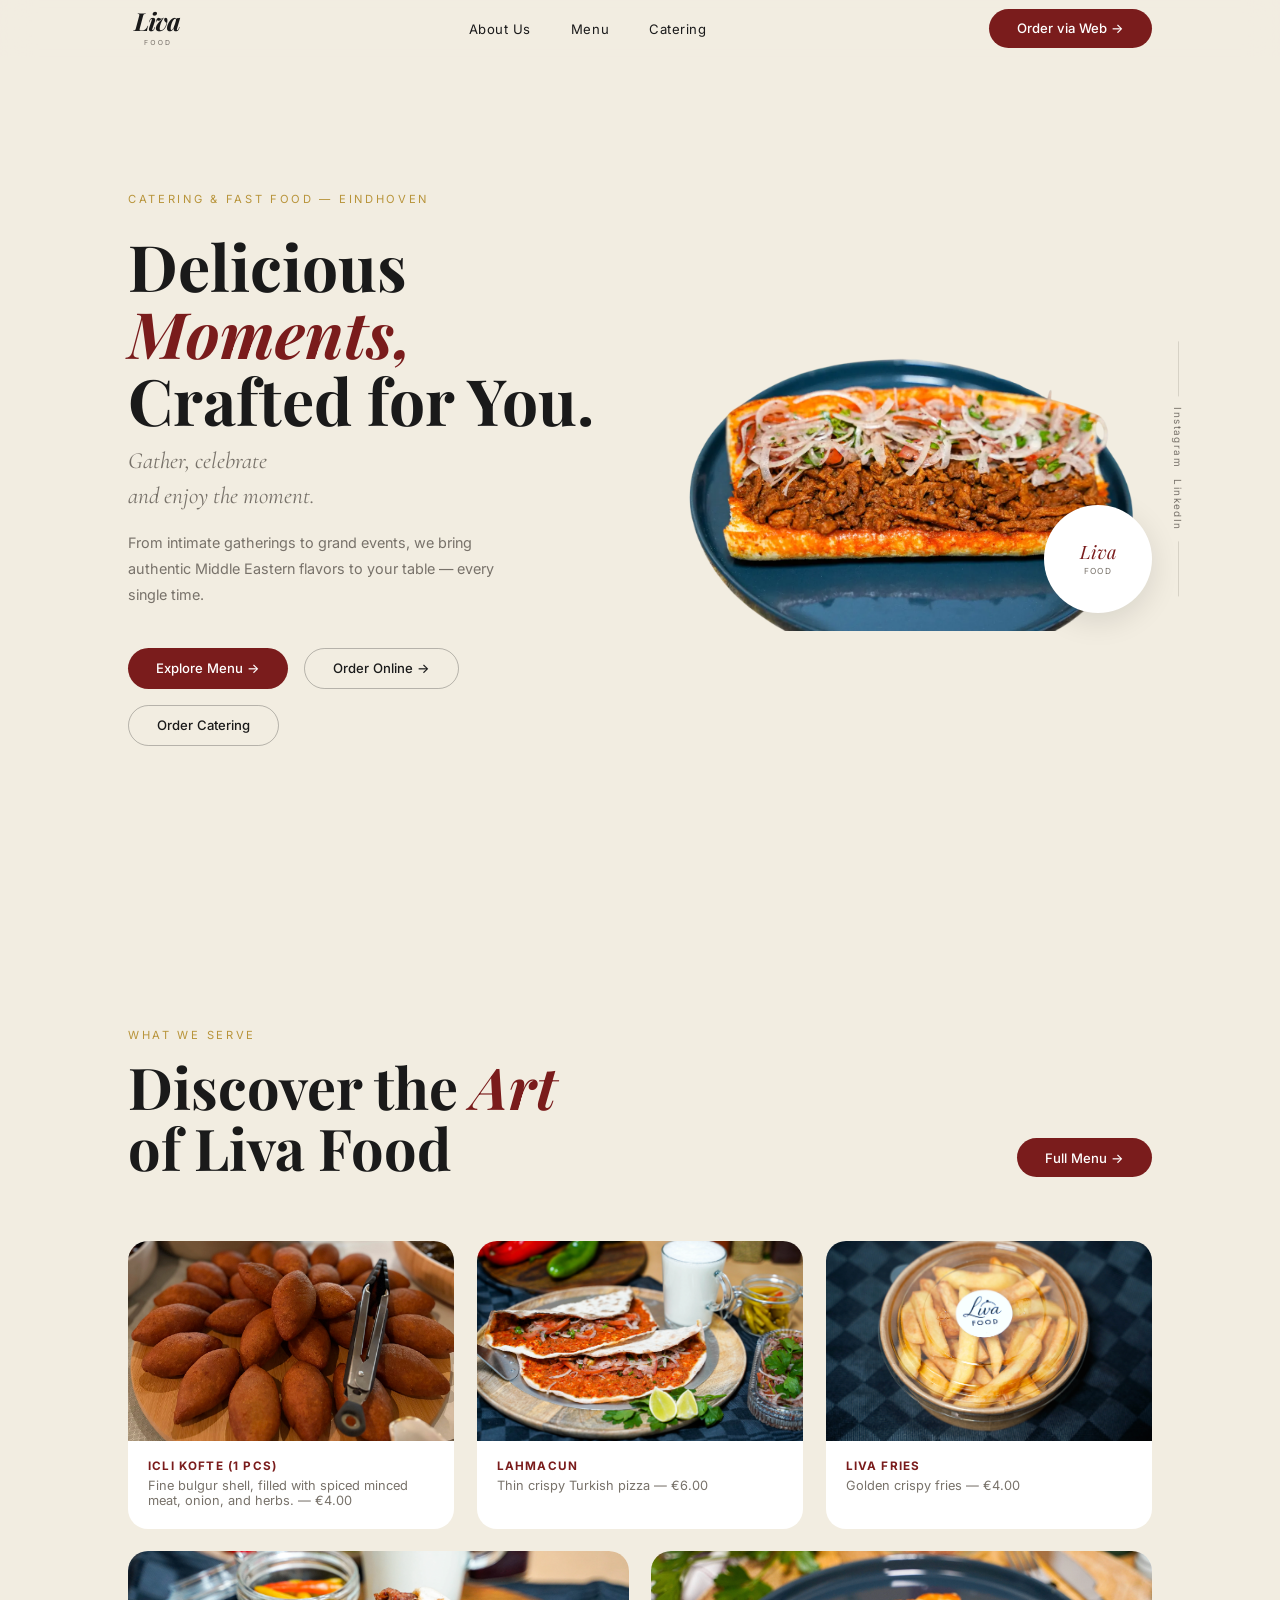
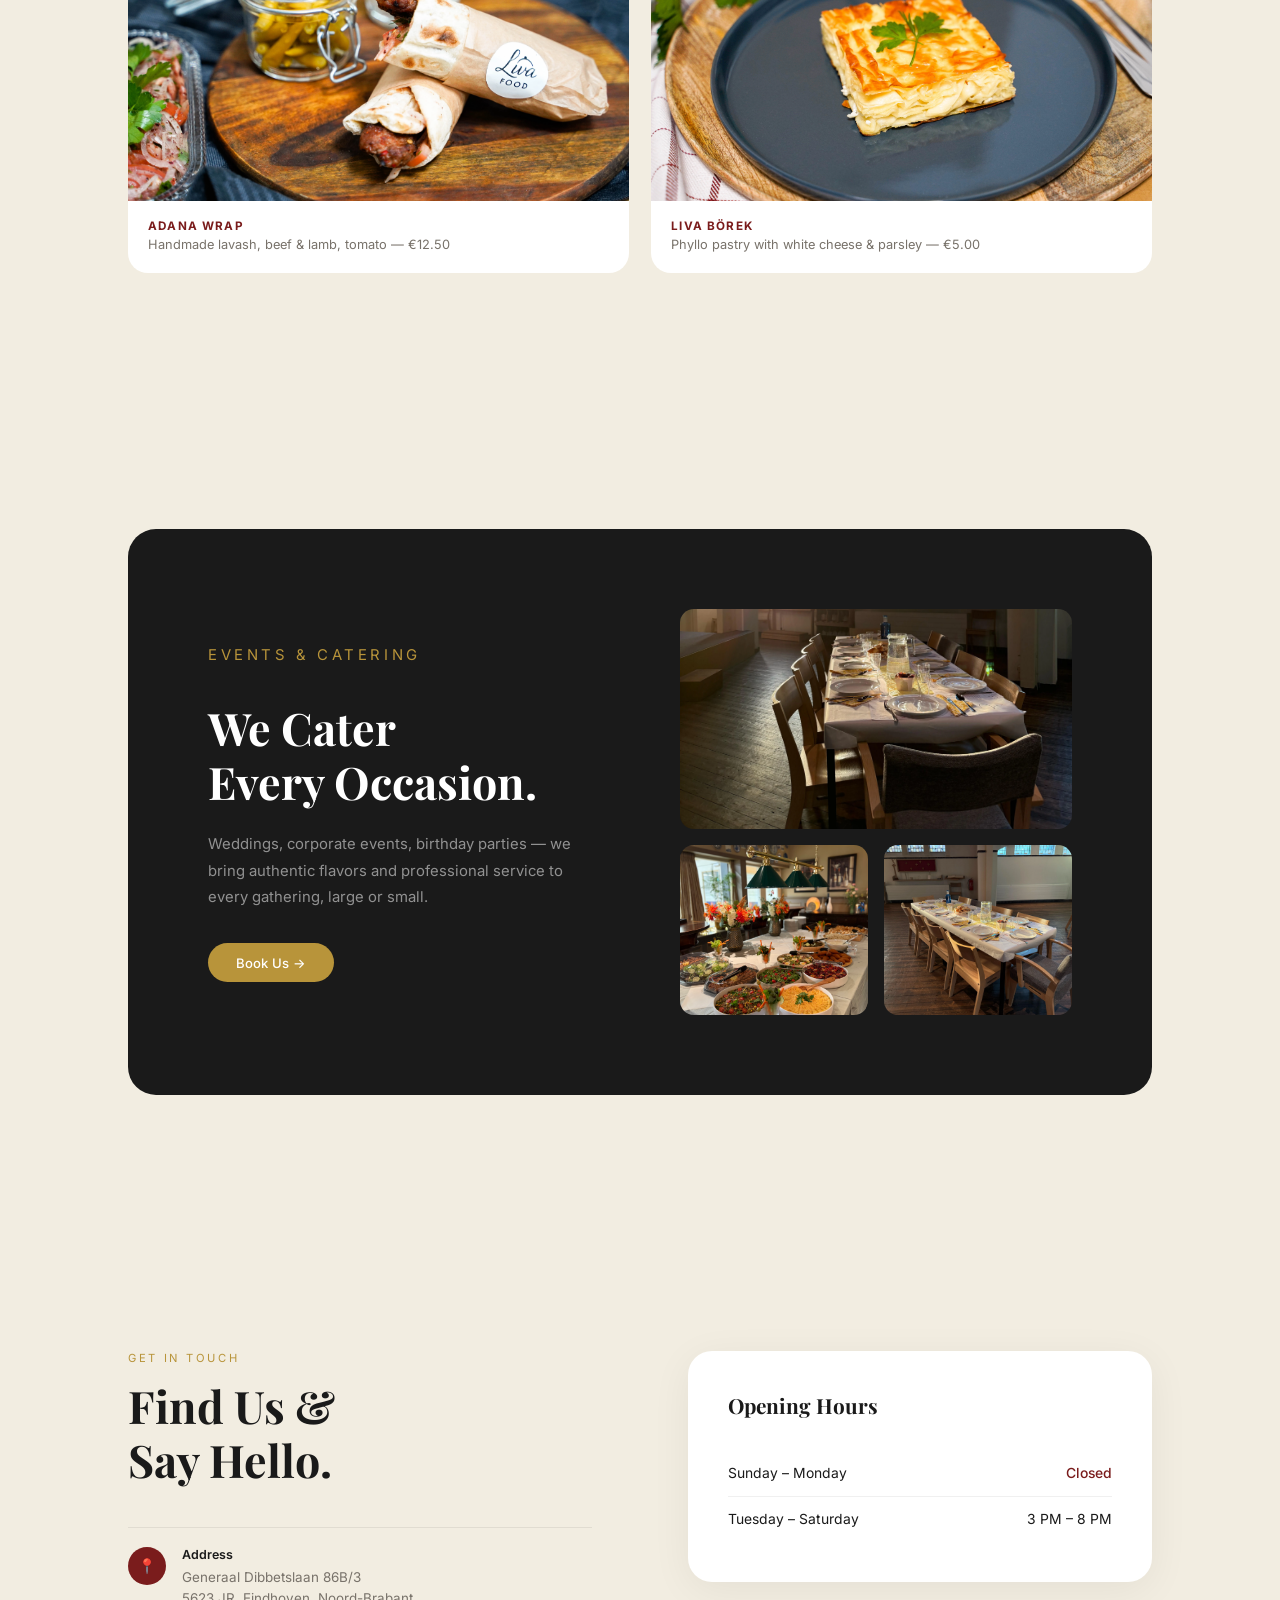
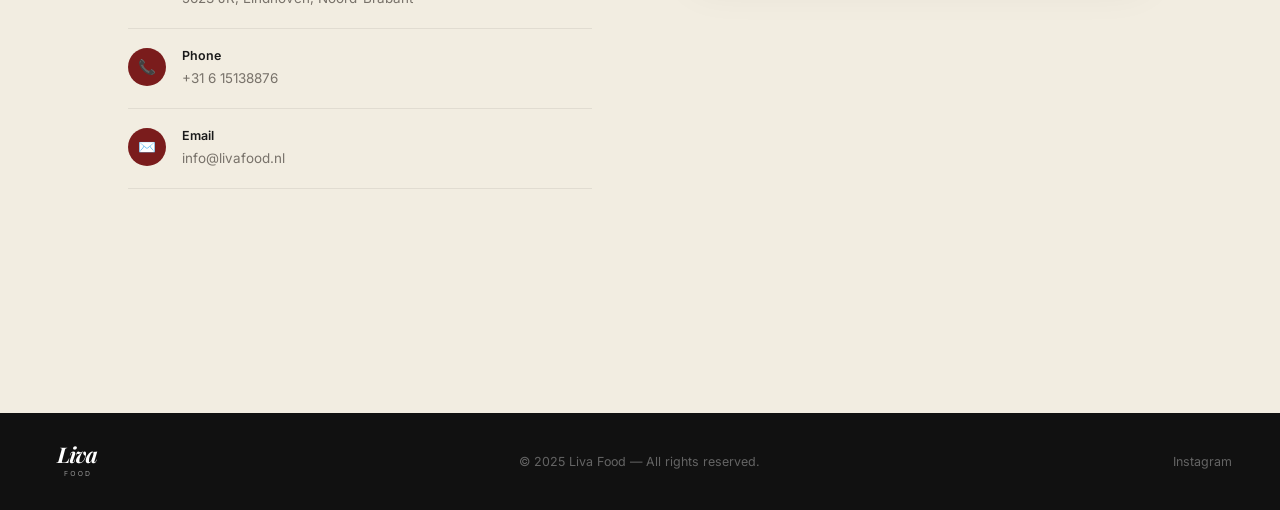
==== commit 67c23868: "Fix iOS logo clarity and add LinkedIn links" ====
--- a/index.html
+++ b/index.html
@@ -16,9 +16,10 @@
 
 <nav>
   <div class="nav-inner">
-    <div class="logo-w">
-      <img src="images/logo1.svg" alt="Liva Food" style="height:104px;width:auto;" />
-    </div>
+    <a href="index.html" class="logo-w" aria-label="Liva Food home">
+      <span class="logo-main">Liva</span>
+      <span class="logo-sub">Food</span>
+    </a>
     <ul>
       <li><a href="#about">About Us</a></li>
       <li><a href="menu.html">Menu</a></li>
@@ -70,7 +71,8 @@
         </div>
         <div class="social-side">
           <div class="sl"></div>
-          <a href="https://www.instagram.com/livafood.nl?igsh=dzhsOWNmMW96aGw0" target="_blank">Instagram</a>
+          <a href="https://www.instagram.com/livafood.nl?igsh=dzhsOWNmMW96aGw0" target="_blank" rel="noopener noreferrer">Instagram</a>
+          <a href="https://www.linkedin.com/company/liva-food/" target="_blank" rel="noopener noreferrer">LinkedIn</a>
           <div class="sl"></div>
         </div>
       </div>
@@ -99,7 +101,7 @@
         </a>
         <a href="https://liva-food-nl.sides-shop.com/articles" target="_blank" class="mcard">
           <img src="images/Fries1.webp" alt="Liva Fries" />
-          <div class="mcard-info"><h3>Liva Fries</h3><p>Golden crispy fries — €3.50</p></div>
+          <div class="mcard-info"><h3>Liva Fries</h3><p>Golden crispy fries — €4.00</p></div>
         </a>
       </div>
       <div class="menu-row2">
@@ -169,7 +171,10 @@
 
   <!-- FOOTER ──────────────────────────────── -->
   <footer>
-    <img src="images/logo1.svg" alt="Liva Food" style="height:44px;width:auto;filter:brightness(0) invert(1);" />
+    <a href="index.html" class="logo-w footer-wordmark" aria-label="Liva Food home">
+      <span class="logo-main">Liva</span>
+      <span class="logo-sub">Food</span>
+    </a>
     <span>&copy; 2025 Liva Food &mdash; All rights reserved.</span>
     <div class="footer-links">
       <a href="https://www.instagram.com/livafood.nl?igsh=dzhsOWNmMW96aGw0" target="_blank">Instagram</a>
--- a/styles.css
+++ b/styles.css
@@ -65,20 +65,36 @@
   align-items: center;
   justify-content: space-between;
 }
-.logo-w { line-height:1; }
+.logo-w {
+  display: inline-flex;
+  flex-direction: column;
+  align-items: center;
+  justify-content: center;
+  min-width: 58px;
+  line-height: 1;
+  color: var(--dark);
+  /* Keep the wordmark as live type: it stays crisp on iOS Retina displays. */
+  -webkit-font-smoothing: antialiased;
+  text-rendering: geometricPrecision;
+}
 .logo-main {
   font-family: 'Playfair Display', serif;
   font-style: italic;
-  font-size: 1.35rem;
+  font-size: 1.55rem;
+  font-weight: 700;
+  letter-spacing: -.045em;
   color: var(--dark);
 }
 .logo-sub {
   display: block;
-  font-size: .48rem;
-  letter-spacing: .35em;
+  font-family: 'Inter', sans-serif;
+  font-size: .43rem;
+  line-height: 1;
+  letter-spacing: .32em;
   text-transform: uppercase;
   color: var(--muted);
-  margin-top: 3px;
+  margin-top: 5px;
+  padding-left: .32em;
 }
 nav ul { display:flex; gap:2.5rem; list-style:none; }
 nav ul a {
@@ -298,6 +314,10 @@
   transition: color .2s;
 }
 .social-side a:hover { color:var(--red); }
+
+.footer-wordmark { color:#fff; }
+.footer-wordmark .logo-main { color:#fff; font-size:1.35rem; }
+.footer-wordmark .logo-sub { color:rgba(255,255,255,.55); }
 
 /* ════════════════════════════════════
    INDEX — ABOUT
@@ -576,10 +596,25 @@
   cursor: pointer; font-size: .82rem; color: var(--dark); user-select: none;
 }
 .check-item input[type="checkbox"] {
+  appearance: auto;
+  -webkit-appearance: auto;
   width: 18px; height: 18px; border-radius: 5px;
   border: 1.5px solid rgba(0,0,0,.2); padding: 0;
   background: var(--white); cursor: pointer; flex-shrink: 0;
   accent-color: var(--red);
+}
+input[type="date"] {
+  appearance: auto;
+  -webkit-appearance: auto;
+  color-scheme: light;
+}
+input[type="date"]::-webkit-calendar-picker-indicator {
+  opacity: 0.5;
+  cursor: pointer;
+  filter: invert(20%) sepia(80%) saturate(500%) hue-rotate(330deg);
+}
+input[type="date"]::-webkit-calendar-picker-indicator:hover {
+  opacity: 1;
 }
 .form-submit {
   display: flex; align-items: center; justify-content: space-between;
